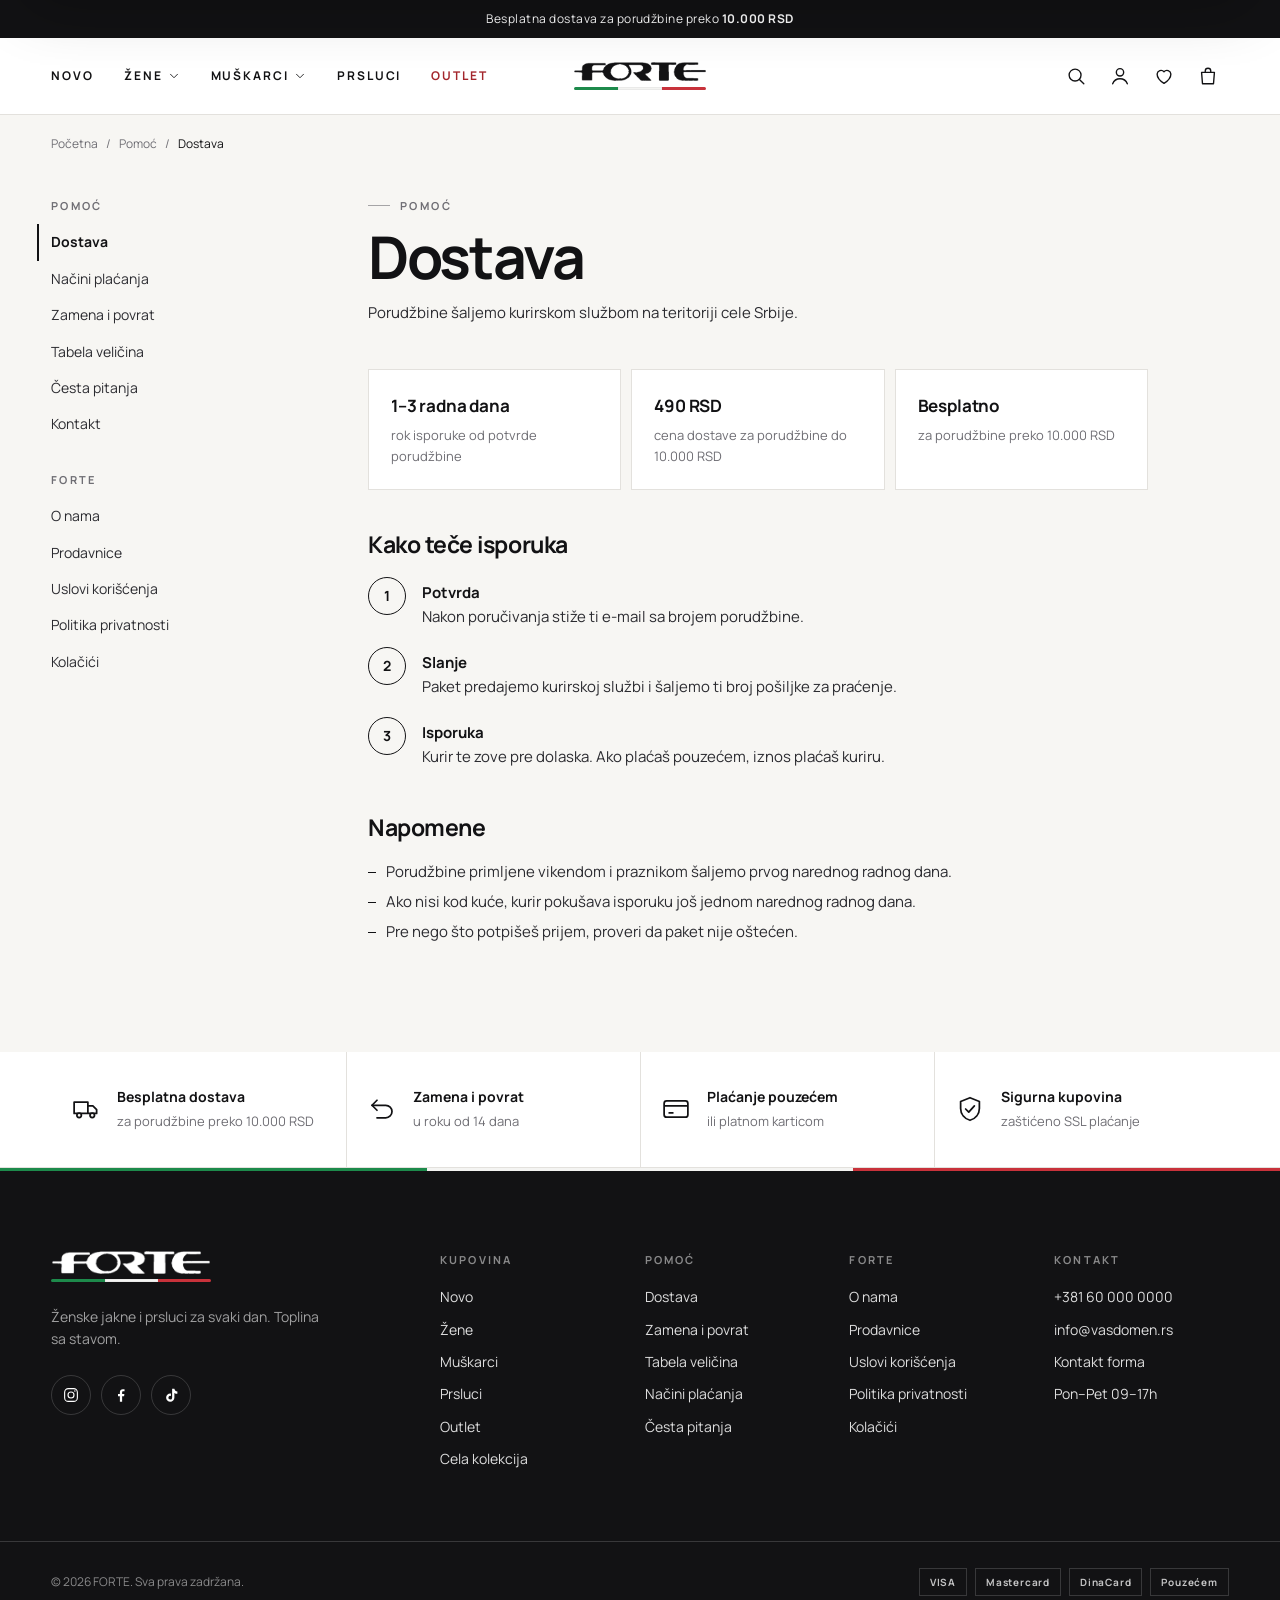
==== info.html @ bdabcfee "Kategorije, filteri, pretraga, lista želja, poručivanje i info stranice - kategorija.html: filteri (" ====
<!doctype html>
<html lang="sr-Latn">
<head>
  <meta charset="utf-8">
  <meta name="viewport" content="width=device-width, initial-scale=1">
  <title>Informacije | FORTE</title>
  <meta name="description" content="FORTE — ženske jakne i prsluci. Nova kolekcija Jesen/Zima 2026. Besplatna dostava, zamena i povrat u roku od 14 dana.">
  <meta name="theme-color" content="#121214">
  <meta name="robots" content="noindex, nofollow">
  <link rel="icon" type="image/png" href="assets/img/brand/favicon.png">
  <link rel="apple-touch-icon" href="assets/img/brand/apple-touch-icon.png">
  <link rel="preconnect" href="https://fonts.googleapis.com">
  <link rel="preconnect" href="https://fonts.gstatic.com" crossorigin>
  <link href="https://fonts.googleapis.com/css2?family=Manrope:wght@300;400;500;600;700;800&display=swap" rel="stylesheet">
  <link rel="stylesheet" href="assets/css/style.css">
  <link rel="stylesheet" href="assets/css/pages.css">
</head>
<body class="page-info">

<!-- ====== IKONICE (SVG sprite) ====== -->
<svg width="0" height="0" style="position:absolute" aria-hidden="true">
  <symbol id="i-search" viewBox="0 0 24 24"><circle cx="11" cy="11" r="6.5" fill="none" stroke="currentColor" stroke-width="1.5"/><path d="M16 16l4.5 4.5" stroke="currentColor" stroke-width="1.5" stroke-linecap="round"/></symbol>
  <symbol id="i-user" viewBox="0 0 24 24"><circle cx="12" cy="8" r="4" fill="none" stroke="currentColor" stroke-width="1.5"/><path d="M4 20.5c1.4-3.6 4.4-5.5 8-5.5s6.6 1.9 8 5.5" fill="none" stroke="currentColor" stroke-width="1.5" stroke-linecap="round"/></symbol>
  <symbol id="i-heart" viewBox="0 0 24 24"><path d="M12 20s-7.5-4.6-7.5-10.2A4.3 4.3 0 0 1 12 7.3a4.3 4.3 0 0 1 7.5 2.5C19.5 15.4 12 20 12 20z" fill="none" stroke="currentColor" stroke-width="1.5" stroke-linejoin="round"/></symbol>
  <symbol id="i-bag" viewBox="0 0 24 24"><path d="M5 8h14l-1 12.5H6L5 8z" fill="none" stroke="currentColor" stroke-width="1.5" stroke-linejoin="round"/><path d="M9 8V6.5a3 3 0 0 1 6 0V8" fill="none" stroke="currentColor" stroke-width="1.5"/></symbol>
  <symbol id="i-menu" viewBox="0 0 24 24"><path d="M3.5 7h17M3.5 12h17M3.5 17h11" stroke="currentColor" stroke-width="1.5" stroke-linecap="round"/></symbol>
  <symbol id="i-close" viewBox="0 0 24 24"><path d="M6 6l12 12M18 6L6 18" stroke="currentColor" stroke-width="1.5" stroke-linecap="round"/></symbol>
  <symbol id="i-arrow" viewBox="0 0 24 24"><path d="M4 12h15M14 6.5l5.5 5.5-5.5 5.5" fill="none" stroke="currentColor" stroke-width="1.5" stroke-linecap="round" stroke-linejoin="round"/></symbol>
  <symbol id="i-chev" viewBox="0 0 24 24"><path d="M6 9l6 6 6-6" fill="none" stroke="currentColor" stroke-width="1.5" stroke-linecap="round" stroke-linejoin="round"/></symbol>
  <symbol id="i-plus" viewBox="0 0 24 24"><path d="M12 5v14M5 12h14" stroke="currentColor" stroke-width="1.5" stroke-linecap="round"/></symbol>
  <symbol id="i-minus" viewBox="0 0 24 24"><path d="M5 12h14" stroke="currentColor" stroke-width="1.5" stroke-linecap="round"/></symbol>
  <symbol id="i-truck" viewBox="0 0 24 24"><path d="M2.5 6.5h11v9h-11zM13.5 9.5h4l3 3v3h-7" fill="none" stroke="currentColor" stroke-width="1.4" stroke-linejoin="round"/><circle cx="6.5" cy="17" r="1.8" fill="var(--bg)" stroke="currentColor" stroke-width="1.4"/><circle cx="17" cy="17" r="1.8" fill="var(--bg)" stroke="currentColor" stroke-width="1.4"/></symbol>
  <symbol id="i-return" viewBox="0 0 24 24"><path d="M4 9h11a5 5 0 0 1 0 10H8" fill="none" stroke="currentColor" stroke-width="1.4" stroke-linecap="round"/><path d="M8 5L4 9l4 4" fill="none" stroke="currentColor" stroke-width="1.4" stroke-linecap="round" stroke-linejoin="round"/></symbol>
  <symbol id="i-card" viewBox="0 0 24 24"><rect x="2.5" y="5.5" width="19" height="13" rx="2" fill="none" stroke="currentColor" stroke-width="1.4"/><path d="M2.5 9.5h19M6 15h4" stroke="currentColor" stroke-width="1.4"/></symbol>
  <symbol id="i-shield" viewBox="0 0 24 24"><path d="M12 3l7.5 3v5.5c0 4.6-3.2 8.2-7.5 9.5-4.3-1.3-7.5-4.9-7.5-9.5V6L12 3z" fill="none" stroke="currentColor" stroke-width="1.4" stroke-linejoin="round"/><path d="M8.5 12l2.5 2.5 4.5-5" fill="none" stroke="currentColor" stroke-width="1.4" stroke-linecap="round" stroke-linejoin="round"/></symbol>
  <symbol id="i-play" viewBox="0 0 24 24"><path d="M8 5.5v13l10.5-6.5L8 5.5z" fill="currentColor"/></symbol>
  <symbol id="i-pause" viewBox="0 0 24 24"><path d="M7.5 5.5h3v13h-3zM13.5 5.5h3v13h-3z" fill="currentColor"/></symbol>
  <symbol id="i-ig" viewBox="0 0 24 24"><rect x="3.5" y="3.5" width="17" height="17" rx="5" fill="none" stroke="currentColor" stroke-width="1.5"/><circle cx="12" cy="12" r="4" fill="none" stroke="currentColor" stroke-width="1.5"/><circle cx="17.2" cy="6.8" r="1" fill="currentColor"/></symbol>
  <symbol id="i-fb" viewBox="0 0 24 24"><path d="M13.5 21v-7.5h2.6l.4-3h-3V8.6c0-.9.3-1.5 1.6-1.5h1.6V4.4c-.3 0-1.2-.1-2.3-.1-2.3 0-3.9 1.4-3.9 4v2.2H8v3h2.5V21h3z" fill="currentColor"/></symbol>
  <symbol id="i-tt" viewBox="0 0 24 24"><path d="M16.5 3.5c.4 2.2 1.8 3.6 4 3.9v3c-1.5 0-2.8-.4-4-1.2v6.3a5.5 5.5 0 1 1-5.5-5.5c.3 0 .6 0 .9.1v3.1a2.5 2.5 0 1 0 1.6 2.3V3.5h3z" fill="currentColor"/></symbol>
  <symbol id="i-ruler" viewBox="0 0 24 24"><path d="M3 15.5L15.5 3 21 8.5 8.5 21 3 15.5z" fill="none" stroke="currentColor" stroke-width="1.4" stroke-linejoin="round"/><path d="M7 11.5l2 2M10 8.5l1.5 1.5M13 5.5l2 2" stroke="currentColor" stroke-width="1.4" stroke-linecap="round"/></symbol>
  <symbol id="i-filter" viewBox="0 0 24 24"><path d="M4 7h10M18 7h2M4 17h4M12 17h8" stroke="currentColor" stroke-width="1.5" stroke-linecap="round"/><circle cx="16" cy="7" r="2" fill="none" stroke="currentColor" stroke-width="1.5"/><circle cx="10" cy="17" r="2" fill="none" stroke="currentColor" stroke-width="1.5"/></symbol>
  <symbol id="i-grid1" viewBox="0 0 24 24"><rect x="6" y="3.5" width="12" height="17" fill="none" stroke="currentColor" stroke-width="1.5"/></symbol>
  <symbol id="i-grid2" viewBox="0 0 24 24"><rect x="3.5" y="3.5" width="7" height="17" fill="none" stroke="currentColor" stroke-width="1.5"/><rect x="13.5" y="3.5" width="7" height="17" fill="none" stroke="currentColor" stroke-width="1.5"/></symbol>
  <symbol id="i-grid3" viewBox="0 0 24 24"><rect x="2.5" y="4.5" width="5" height="15" fill="none" stroke="currentColor" stroke-width="1.4"/><rect x="9.5" y="4.5" width="5" height="15" fill="none" stroke="currentColor" stroke-width="1.4"/><rect x="16.5" y="4.5" width="5" height="15" fill="none" stroke="currentColor" stroke-width="1.4"/></symbol>
  <symbol id="i-check" viewBox="0 0 24 24"><path d="M5 12.5l4.5 4.5L19 7.5" fill="none" stroke="currentColor" stroke-width="1.8" stroke-linecap="round" stroke-linejoin="round"/></symbol>
  <symbol id="i-lock" viewBox="0 0 24 24"><rect x="5" y="10.5" width="14" height="10" rx="1.5" fill="none" stroke="currentColor" stroke-width="1.5"/><path d="M8 10.5V8a4 4 0 018 0v2.5" fill="none" stroke="currentColor" stroke-width="1.5"/></symbol>
</svg>

<!-- ====== TOP BAR ====== -->
<div class="topbar" role="region" aria-label="Obaveštenja">
  <div class="topbar__track" data-ticker>
    <p class="is-active">Besplatna dostava za porudžbine preko <strong>10.000 RSD</strong></p>
    <p>Zamena i povrat u roku od <strong>14 dana</strong></p>
    <p>Nova kolekcija <strong>Jesen / Zima 2026</strong> je stigla</p>
  </div>
</div>

<!-- ====== HEADER ====== -->
<header class="site-header" data-header>
  <div class="site-header__inner container">
    <button class="icon-btn only-mobile" aria-label="Otvori meni" data-open="menu"><svg><use href="#i-menu"/></svg></button>

    <nav class="main-nav only-desktop" aria-label="Glavna navigacija">
      <ul>
        <li><a href="kategorija.html?kat=novo">Novo</a></li>
        <li class="has-mega">
          <a href="kategorija.html?kat=zene" aria-haspopup="true">Žene <svg class="chev"><use href="#i-chev"/></svg></a>
          <div class="mega" data-mega="zene"></div>
        </li>
        <li class="has-mega">
          <a href="kategorija.html?kat=muskarci" aria-haspopup="true">Muškarci <svg class="chev"><use href="#i-chev"/></svg></a>
          <div class="mega" data-mega="muskarci"></div>
        </li>
        <li><a href="kategorija.html?kat=prsluci">Prsluci</a></li>
        <li><a href="kategorija.html?kat=outlet" class="is-sale">Outlet</a></li>
      </ul>
    </nav>

    <a href="index.html" class="logo" aria-label="FORTE — početna">
      <span class="logo__mark" aria-hidden="true"></span>
      <span class="logo__flag" aria-hidden="true"><i></i><i></i><i></i></span>
    </a>

    <div class="header-actions">
      <button class="icon-btn" aria-label="Pretraga" data-open="search"><svg><use href="#i-search"/></svg></button>
      <a class="icon-btn only-desktop" href="#" aria-label="Moj nalog"><svg><use href="#i-user"/></svg></a>
      <a class="icon-btn only-desktop" href="kategorija.html?lista=omiljeno" aria-label="Lista želja"><svg><use href="#i-heart"/></svg><span class="badge" data-wish-count hidden>0</span></a>
      <button class="icon-btn" aria-label="Korpa" data-open="cart"><svg><use href="#i-bag"/></svg><span class="badge" data-cart-count hidden>0</span></button>
    </div>
  </div>
</header>

<!-- GENERISANO: tools/build-pages.py — ne menjati ručno okvir stranice -->
<main class="info">
  <div class="container">
    <nav class="crumbs" aria-label="Putanja" data-crumbs></nav>
    <div class="info__grid">
      <aside class="info__nav" aria-label="Pomoć i informacije" data-info-nav></aside>
      <article class="info__body" data-info-body></article>
    </div>
  </div>

  <section class="perks" aria-label="Prednosti kupovine">
    <div class="container perks__grid">
      <div class="perk"><svg><use href="#i-truck"/></svg><div><strong>Besplatna dostava</strong><span>za porudžbine preko 10.000 RSD</span></div></div>
      <div class="perk"><svg><use href="#i-return"/></svg><div><strong>Zamena i povrat</strong><span>u roku od 14 dana</span></div></div>
      <div class="perk"><svg><use href="#i-card"/></svg><div><strong>Plaćanje pouzećem</strong><span>ili platnom karticom</span></div></div>
      <div class="perk"><svg><use href="#i-shield"/></svg><div><strong>Sigurna kupovina</strong><span>zaštićeno SSL plaćanje</span></div></div>
    </div>
  </section>
</main>


<!-- ====== FOOTER ====== -->
<footer class="footer">
  <div class="footer__flag" aria-hidden="true"><i></i><i></i><i></i></div>
  <div class="container footer__top">
    <div class="footer__brand">
      <a href="index.html" class="logo logo--light" aria-label="FORTE — početna"><span class="logo__mark" aria-hidden="true"></span><span class="logo__flag" aria-hidden="true"><i></i><i></i><i></i></span></a>
      <p>Ženske jakne i prsluci za svaki dan. Toplina sa stavom.</p>
      <div class="footer__social">
        <a href="#" aria-label="Instagram"><svg><use href="#i-ig"/></svg></a>
        <a href="#" aria-label="Facebook"><svg><use href="#i-fb"/></svg></a>
        <a href="#" aria-label="TikTok"><svg><use href="#i-tt"/></svg></a>
      </div>
    </div>
    <div class="footer__cols">
      <details class="footer__col" open>
        <summary>Kupovina <svg><use href="#i-chev"/></svg></summary>
        <ul><li><a href="kategorija.html?kat=novo">Novo</a></li><li><a href="kategorija.html?kat=zene">Žene</a></li><li><a href="kategorija.html?kat=muskarci">Muškarci</a></li><li><a href="kategorija.html?kat=prsluci">Prsluci</a></li><li><a href="kategorija.html?kat=outlet">Outlet</a></li><li><a href="kategorija.html?kat=sve">Cela kolekcija</a></li></ul>
      </details>
      <details class="footer__col" open>
        <summary>Pomoć <svg><use href="#i-chev"/></svg></summary>
        <ul><li><a href="info.html?strana=dostava">Dostava</a></li><li><a href="info.html?strana=povrat">Zamena i povrat</a></li><li><a href="info.html?strana=velicine">Tabela veličina</a></li><li><a href="info.html?strana=placanje">Načini plaćanja</a></li><li><a href="info.html?strana=pitanja">Česta pitanja</a></li></ul>
      </details>
      <details class="footer__col" open>
        <summary>Forte <svg><use href="#i-chev"/></svg></summary>
        <ul><li><a href="info.html?strana=o-nama">O nama</a></li><li><a href="info.html?strana=prodavnice">Prodavnice</a></li><li><a href="info.html?strana=uslovi">Uslovi korišćenja</a></li><li><a href="info.html?strana=privatnost">Politika privatnosti</a></li><li><a href="info.html?strana=kolacici">Kolačići</a></li></ul>
      </details>
      <details class="footer__col" open>
        <summary>Kontakt <svg><use href="#i-chev"/></svg></summary>
        <ul><li><a href="tel:+381600000000">+381 60 000 0000</a></li><li><a href="mailto:info@vasdomen.rs">info@vasdomen.rs</a></li><li><a href="info.html?strana=kontakt">Kontakt forma</a></li><li><span>Pon–Pet 09–17h</span></li></ul>
      </details>
    </div>
  </div>
  <div class="container footer__bottom">
    <p>© 2026 FORTE. Sva prava zadržana.</p>
    <div class="pay">
      <span>VISA</span><span>Mastercard</span><span>DinaCard</span><span>Pouzećem</span>
    </div>
  </div>
</footer>

<!-- ====== OVERLAY + DRAWERS ====== -->
<div class="scrim" data-scrim></div>

<!-- Mobilni meni -->
<aside class="drawer drawer--left" id="menu" aria-label="Meni" aria-hidden="true">
  <div class="drawer__head">
    <a href="index.html" class="logo" aria-label="FORTE — početna"><span class="logo__mark" aria-hidden="true"></span><span class="logo__flag" aria-hidden="true"><i></i><i></i><i></i></span></a>
    <button class="icon-btn" aria-label="Zatvori" data-close><svg><use href="#i-close"/></svg></button>
  </div>
  <nav class="m-nav" data-m-nav aria-label="Meni"></nav>
  <a href="index.html#model-sezone" class="m-feature" data-close>
    <img src="assets/img/jgrey-3-sm.jpg" alt="">
    <span><small>Model sezone</small>Kratka štepana jakna</span>
  </a>
  <div class="m-links">
    <a href="#"><svg><use href="#i-user"/></svg>Moj nalog</a>
    <a href="kategorija.html?lista=omiljeno"><svg><use href="#i-heart"/></svg>Lista želja</a>
    <a href="info.html?strana=dostava"><svg><use href="#i-truck"/></svg>Dostava i praćenje</a>
  </div>
</aside>

<!-- Korpa -->
<aside class="drawer drawer--right" id="cart" aria-label="Korpa" aria-hidden="true">
  <div class="drawer__head">
    <h3>Korpa <span data-cart-count-text>(0)</span></h3>
    <button class="icon-btn" aria-label="Zatvori" data-close><svg><use href="#i-close"/></svg></button>
  </div>
  <div class="ship-meter">
    <p data-ship-text>Dodaj još <strong>10.000 RSD</strong> za besplatnu dostavu</p>
    <div class="ship-meter__bar"><span data-ship-bar></span></div>
  </div>
  <div class="cart-items" data-cart-items></div>
  <div class="cart-foot" data-cart-foot>
    <div class="cart-foot__row"><span>Međuzbir</span><strong data-cart-subtotal>0 RSD</strong></div>
    <p class="cart-foot__note">Dostava i popusti se obračunavaju na sledećem koraku.</p>
    <a href="porucivanje.html" class="btn btn--dark btn--block">Završi kupovinu</a>
    <button class="btn btn--ghost btn--block" data-close>Nastavi kupovinu</button>
  </div>
</aside>

<!-- Pretraga -->
<div class="search" id="search" aria-hidden="true" role="dialog" aria-label="Pretraga">
  <div class="container">
    <form class="search__bar" action="kategorija.html" role="search" data-search-form>
      <svg><use href="#i-search"/></svg>
      <input type="search" placeholder="Šta tražiš? npr. dugi prsluk, crna jakna…" aria-label="Pretraga" name="q" autocomplete="off" data-search-input>
      <button class="icon-btn" aria-label="Zatvori pretragu" data-close><svg><use href="#i-close"/></svg></button>
    </form>
    <div class="search__body">
      <div>
        <h4>Popularne pretrage</h4>
        <div class="chips">
          <a href="kategorija.html?q=Dugi+prsluk">Dugi prsluk</a><a href="kategorija.html?q=Crna+jakna">Crna jakna</a><a href="kategorija.html?q=Roze+prsluk">Roze prsluk</a><a href="kategorija.html?q=Muška+jakna">Muška jakna</a><a href="kategorija.html?kat=outlet">Outlet</a>
        </div>
      </div>
      <div>
        <h4 class="search__head"><span>Predlozi</span><a href="kategorija.html?kat=novo" data-search-all>Prikaži sve</a></h4>
        <div class="search__products" data-search-products></div>
      </div>
    </div>
  </div>
</div>

<div class="toast" role="status" aria-live="polite" data-toast></div>

<script src="assets/js/products.js"></script>
<script src="assets/js/main.js"></script>
<script src="assets/js/info.js"></script>
</body>
</html>
---- assets/css/style.css ----
/* =========================================================
   FORTE — početna stranica (dizajn prototip)
   ========================================================= */

:root{
  --logo-mask:url("[data-uri]");
  --ink:#121214;
  --ink-2:#2b2b30;
  --muted:#6f6e74;
  --line:#e3e1dd;
  --line-dark:rgba(255,255,255,.16);
  --bg:#f7f6f3;
  --paper:#ffffff;
  --stone:#eceae6;
  --photo:#c9c6d0;            /* ton pozadine sa fotografija */
  --sale:#a3262c;
  --ok:#1f7a4a;
  --it-green:#1d8a4b;
  --it-white:#f4f4f2;
  --it-red:#c8323b;

  --sans:"Manrope", system-ui, -apple-system, "Segoe UI", sans-serif;

  --gutter:clamp(16px, 4vw, 56px);
  --maxw:1640px;
  --header-h:76px;
  --topbar-h:38px;
  --radius:2px;
  --ease:cubic-bezier(.2,.7,.1,1);
  --ease-out:cubic-bezier(.16,1,.3,1);
}

*,*::before,*::after{box-sizing:border-box}
html{-webkit-text-size-adjust:100%;scroll-behavior:smooth;scroll-padding-top:calc(var(--header-h) + 12px)}
body{margin:0;background:var(--bg);color:var(--ink);font-family:var(--sans);font-size:15px;line-height:1.6;-webkit-font-smoothing:antialiased;text-rendering:optimizeLegibility;overflow-x:hidden}
body.is-locked{overflow:hidden}
img,video{display:block;max-width:100%}
a{color:inherit;text-decoration:none}
button{font:inherit;color:inherit;background:none;border:0;padding:0;cursor:pointer}
input{font:inherit;color:inherit}
h1,h2,h3,h4,p{margin:0}
ul{margin:0;padding:0;list-style:none}
svg{width:20px;height:20px;flex:none}
:focus-visible{outline:2px solid var(--ink);outline-offset:3px}
::selection{background:var(--ink);color:#fff}
.sr-only{position:absolute;width:1px;height:1px;overflow:hidden;clip:rect(0 0 0 0);white-space:nowrap}

.container{width:100%;max-width:var(--maxw);margin:0 auto;padding:0 var(--gutter)}
.only-mobile{display:none !important}
@media (max-width: 1023px){
  .only-desktop{display:none !important}
  .only-mobile{display:inline-flex !important}
}

/* ---------- tipografija ---------- */
.eyebrow{font-size:11px;font-weight:700;letter-spacing:.22em;text-transform:uppercase;color:var(--muted);margin-bottom:14px;display:flex;align-items:center;gap:10px}
.eyebrow::before{content:"";width:22px;height:1px;background:currentColor;opacity:.6}
.eyebrow--light{color:rgba(255,255,255,.82)}
.h2{font-family:var(--sans);font-weight:700;font-size:clamp(2rem, 4vw, 3.6rem);line-height:1.02;letter-spacing:-.035em}
.h2 em,.hero__title em,.pdp__title em{font-style:normal;font-weight:300}
.tag{position:absolute;top:16px;left:16px;z-index:2;background:#fff;color:var(--ink);font-size:10px;font-weight:800;letter-spacing:.18em;text-transform:uppercase;padding:6px 10px}
.tag--sale{background:var(--sale);color:#fff}
.tag--dark{background:var(--ink);color:#fff}
.h2--light{color:#fff}
.section-lead{color:var(--muted);max-width:52ch;margin-top:18px;font-size:16px}

/* ---------- dugmad i linkovi ---------- */
.btn{display:inline-flex;align-items:center;justify-content:center;gap:10px;height:54px;padding:0 34px;font-size:12px;font-weight:700;letter-spacing:.16em;text-transform:uppercase;border:1px solid transparent;border-radius:var(--radius);transition:background .3s var(--ease),color .3s var(--ease),border-color .3s var(--ease),transform .3s var(--ease);white-space:nowrap}
.btn svg{width:18px;height:18px}
.btn--dark{background:var(--ink);color:#fff}
.btn--dark:hover{background:#000}
.btn--light{background:#fff;color:var(--ink)}
.btn--light:hover{background:var(--ink);color:#fff;border-color:#fff}
.btn--ghost{border-color:var(--line);background:transparent}
.btn--ghost:hover{border-color:var(--ink)}
.btn--block{width:100%}

.link-arrow{display:inline-flex;align-items:center;gap:10px;font-size:12px;font-weight:700;letter-spacing:.16em;text-transform:uppercase;padding:6px 0;position:relative;white-space:nowrap}
.link-arrow::after{content:"";position:absolute;left:0;right:0;bottom:0;height:1px;background:currentColor;transform-origin:left;transition:transform .5s var(--ease)}
.link-arrow:hover::after{transform:scaleX(.35)}
.link-arrow svg{width:18px;height:18px;transition:transform .4s var(--ease)}
.link-arrow:hover svg{transform:translateX(4px)}
.link-arrow--light{color:#fff}
.link-arrow .ig{width:18px;height:18px}

.icon-btn{position:relative;display:inline-flex;align-items:center;justify-content:center;width:42px;height:42px;border-radius:50%;transition:background .25s}
.icon-btn:hover{background:rgba(127,127,127,.12)}
.icon-btn svg{width:22px;height:22px}
.badge{position:absolute;top:4px;right:2px;min-width:17px;height:17px;padding:0 4px;border-radius:9px;background:var(--ink);color:#fff;font-size:10px;font-weight:700;line-height:17px;text-align:center}

.round-btn{width:46px;height:46px;border-radius:50%;background:rgba(255,255,255,.92);display:inline-flex;align-items:center;justify-content:center;transition:background .25s,color .25s,transform .25s;backdrop-filter:blur(6px)}
.round-btn:hover{background:var(--ink);color:#fff}
.round-btn--line{background:transparent;border:1px solid var(--line)}
.round-btn--line:hover{border-color:var(--ink)}
.round-btn:disabled{opacity:.35;pointer-events:none}
.square-btn{width:54px;height:54px;flex:none;border:1px solid var(--line);display:inline-flex;align-items:center;justify-content:center;border-radius:var(--radius);transition:border-color .25s}
.square-btn:hover{border-color:var(--ink)}
.square-btn.is-on svg,.wish.is-on svg{fill:var(--ink)}
.square-btn.is-on path,.wish.is-on path{fill:var(--sale);stroke:var(--sale)}

/* ---------- logo ---------- */
.logo{display:inline-flex;flex-direction:column;align-items:center;gap:5px;line-height:1}
.logo__mark{display:block;width:132px;aspect-ratio:749/109;background:currentColor;-webkit-mask:var(--logo-mask) center/contain no-repeat;mask:var(--logo-mask) center/contain no-repeat}
.logo__flag{display:flex;width:100%;height:3px;gap:0;border-radius:2px;overflow:hidden}
.logo__flag i{flex:1}
.logo__flag i:nth-child(1){background:var(--it-green)}
.logo__flag i:nth-child(2){background:var(--it-white);box-shadow:inset 0 0 0 .5px rgba(0,0,0,.08)}
.logo__flag i:nth-child(3){background:var(--it-red)}
.logo--light{color:#fff}

/* =========================================================
   TOP BAR
   ========================================================= */
.topbar{height:var(--topbar-h);background:var(--ink);color:#fff;font-size:12px;letter-spacing:.04em;overflow:hidden;position:relative;z-index:61}
.topbar__track{position:relative;height:100%}
.topbar__track p{position:absolute;inset:0;display:block;line-height:var(--topbar-h);padding:0 16px;text-align:center;overflow:hidden;text-overflow:ellipsis;opacity:0;transform:translateY(100%);transition:opacity .6s var(--ease),transform .6s var(--ease);white-space:nowrap}
.topbar__track p.is-active{opacity:1;transform:none}
.topbar__track p.is-leaving{opacity:0;transform:translateY(-100%)}
.topbar strong{font-weight:700}

/* =========================================================
   HEADER
   ========================================================= */
.site-header{position:sticky;top:0;z-index:60;height:var(--header-h);color:#fff;transition:background .4s var(--ease),color .4s var(--ease),box-shadow .4s var(--ease)}
.site-header::before{content:"";position:absolute;inset:0;background:linear-gradient(to bottom,rgba(0,0,0,.35),transparent);pointer-events:none;transition:opacity .4s}
.site-header.is-solid,.site-header.is-open{background:rgba(255,255,255,.96);color:var(--ink);box-shadow:0 1px 0 var(--line);backdrop-filter:saturate(1.4) blur(14px)}
.site-header.is-solid::before,.site-header.is-open::before{opacity:0}
.site-header.is-hidden{transform:translateY(-100%)}
.site-header{transition:transform .45s var(--ease),background .4s var(--ease),color .4s var(--ease),box-shadow .4s}
.site-header__inner{position:relative;height:100%;display:grid;grid-template-columns:1fr auto 1fr;align-items:center}
.site-header .logo{grid-column:2}
.header-actions{grid-column:3;justify-self:end;display:flex;align-items:center;gap:2px}
.main-nav{grid-column:1;height:100%}
.main-nav>ul{display:flex;height:100%;gap:30px}
.main-nav>ul>li{display:flex;align-items:center}
.main-nav>ul>li>a{position:relative;display:flex;align-items:center;gap:4px;height:100%;font-size:12px;font-weight:700;letter-spacing:.16em;text-transform:uppercase}
.main-nav>ul>li>a::after{content:"";position:absolute;left:0;right:0;bottom:22px;height:1px;background:currentColor;transform:scaleX(0);transform-origin:left;transition:transform .4s var(--ease)}
.main-nav>ul>li:hover>a::after,.main-nav>ul>li:focus-within>a::after{transform:scaleX(1)}
.main-nav .chev{width:14px;height:14px;transition:transform .3s}
.has-mega:hover .chev{transform:rotate(180deg)}
.is-sale{color:var(--sale) !important}
.site-header:not(.is-solid):not(.is-open) .main-nav .is-sale{color:#ffb4b4 !important}

/* mega meni */
.mega{position:absolute;left:0;right:0;top:100%;background:#fff;color:var(--ink);border-top:1px solid var(--line);box-shadow:0 30px 60px -30px rgba(0,0,0,.25);opacity:0;visibility:hidden;transform:translateY(-8px);transition:opacity .35s var(--ease),transform .35s var(--ease),visibility .35s}
.has-mega:hover .mega,.has-mega:focus-within .mega{opacity:1;visibility:visible;transform:none}
.mega__inner{display:grid;grid-template-columns:1fr 1fr 1fr 1.3fr;gap:40px;padding-top:40px;padding-bottom:44px}
.mega h4{font-size:11px;letter-spacing:.2em;text-transform:uppercase;color:var(--muted);font-weight:700;margin-bottom:18px}
.mega__col{display:flex;flex-direction:column;gap:10px}
.mega__col a{font-size:15px;width:max-content;position:relative}
.mega__col a:hover{text-decoration:underline;text-underline-offset:5px}
.mega__col a small,.m-nav small{color:var(--muted);font-size:12px;margin-left:4px;font-family:var(--sans)}
.mega__swatch{display:flex;align-items:center;gap:10px}
.mega__swatch i{width:14px;height:14px;border-radius:50%;background:var(--c);box-shadow:inset 0 0 0 1px rgba(0,0,0,.12)}
.mega__feature{position:relative;display:block;aspect-ratio:4/3;overflow:hidden;background:var(--photo)}
.mega__feature img{width:100%;height:100%;object-fit:cover;object-position:center 20%;transition:transform 1.2s var(--ease-out)}
.mega__feature:hover img{transform:scale(1.05)}
.mega__feature span{position:absolute;left:0;right:0;bottom:0;padding:18px 20px;color:#fff;background:linear-gradient(transparent,rgba(0,0,0,.55));display:flex;flex-direction:column;font-family:var(--sans);font-size:18px;font-weight:700;letter-spacing:-.01em;line-height:1.2}
.mega__feature small{font-family:var(--sans);font-size:10px;letter-spacing:.2em;text-transform:uppercase;font-weight:700;opacity:.85;margin-bottom:6px}
.mega__feature span svg{position:absolute;right:20px;bottom:20px}

/* =========================================================
   HERO
   ========================================================= */
.hero{position:relative;margin-top:calc(-1 * var(--header-h));height:100svh;min-height:640px;max-height:1080px;color:#fff;overflow:hidden;background:#1a1a1d}
.hero__media{position:absolute;inset:0;display:grid;grid-template-columns:repeat(3,1fr);gap:0}
.hero__media figure{margin:0;overflow:hidden;position:relative;background:var(--photo)}
.hero__media img{width:100%;height:100%;object-fit:cover;object-position:center 18%;transform:scale(1.12);clip-path:inset(100% 0 0 0);animation:heroIn 1.6s var(--ease-out) forwards}
.hero__media figure:nth-child(2) img{animation-delay:.15s}
.hero__media figure:nth-child(3) img{animation-delay:.3s}
@keyframes heroIn{to{clip-path:inset(0 0 0 0);transform:scale(1)}}
.hero::after{content:"";position:absolute;inset:0;background:linear-gradient(to top,rgba(12,12,14,.78) 0%,rgba(12,12,14,.25) 42%,rgba(12,12,14,0) 62%),linear-gradient(to bottom,rgba(12,12,14,.25),transparent 20%);pointer-events:none}
.hero__content{position:absolute;left:0;right:0;bottom:0;z-index:2;display:flex;justify-content:space-between;align-items:flex-end;gap:40px;padding-bottom:clamp(36px,7vh,80px)}
.hero__text{max-width:760px;opacity:0;transform:translateY(24px);animation:fadeUp 1.2s var(--ease-out) .7s forwards}
@keyframes fadeUp{to{opacity:1;transform:none}}
.hero__title{font-family:var(--sans);font-weight:800;font-size:clamp(3.2rem,8.2vw,8.4rem);line-height:.92;letter-spacing:-.045em;margin-bottom:22px}
.hero__lead{font-size:clamp(15px,1.25vw,18px);max-width:44ch;color:rgba(255,255,255,.88);margin-bottom:30px}
.hero__ctas{display:flex;align-items:center;gap:28px;flex-wrap:wrap}
.hero__chip{display:flex;align-items:center;gap:14px;padding:10px 18px 10px 10px;background:rgba(255,255,255,.12);border:1px solid rgba(255,255,255,.22);backdrop-filter:blur(14px);-webkit-backdrop-filter:blur(14px);border-radius:60px;opacity:0;animation:fadeUp 1s var(--ease-out) 1.1s forwards;transition:background .3s}
.hero__chip:hover{background:rgba(255,255,255,.22)}
.hero__chip img{width:52px;height:52px;border-radius:50%;object-fit:cover;object-position:center 15%}
.hero__chip span{display:flex;flex-direction:column;font-weight:600;font-size:14px;line-height:1.3}
.hero__chip small{font-size:10px;letter-spacing:.18em;text-transform:uppercase;opacity:.75;font-weight:700}
.hero__scroll{position:absolute;left:50%;bottom:22px;z-index:2;width:1px;height:46px;background:rgba(255,255,255,.25);overflow:hidden}
.hero__scroll span{position:absolute;left:0;top:0;width:100%;height:40%;background:#fff;animation:scrollLine 2.2s var(--ease) infinite}
@keyframes scrollLine{0%{transform:translateY(-100%)}100%{transform:translateY(260%)}}

/* =========================================================
   MARQUEE
   ========================================================= */
.marquee{background:var(--paper);border-bottom:1px solid var(--line);overflow:hidden;padding:18px 0;white-space:nowrap}
.marquee__track{display:inline-flex;align-items:center;gap:34px;animation:marquee 38s linear infinite;padding-left:34px}
.marquee span{font-family:var(--sans);font-size:clamp(12px,1vw,14px);font-weight:700;letter-spacing:.18em;text-transform:uppercase}
.marquee b{font-size:12px;color:var(--muted);font-weight:400}
@keyframes marquee{to{transform:translateX(-50%)}}

/* =========================================================
   SEKCIJE — zajedničko
   ========================================================= */
.section{padding:clamp(72px,10vw,140px) 0}
.section-head{display:flex;justify-content:space-between;align-items:flex-end;gap:24px;margin-bottom:clamp(32px,4vw,56px);flex-wrap:wrap}
.section-head--center{flex-direction:column;align-items:center;text-align:center}
.section-head--center .eyebrow::after{content:"";width:22px;height:1px;background:currentColor;opacity:.6}
.section-head--center .section-lead{margin-left:auto;margin-right:auto}

[data-reveal]{opacity:0;transform:translateY(34px);transition:opacity 1s var(--ease-out),transform 1.1s var(--ease-out)}
[data-reveal].is-in{opacity:1;transform:none}

/* =========================================================
   KUPUJ PO KROJU
   ========================================================= */
.cuts__grid{display:grid;grid-template-columns:repeat(3,1fr);gap:clamp(12px,1.6vw,24px)}
.cut{display:block;position:relative}
.cut:nth-child(2){transition-delay:.1s}
.cut:nth-child(3){transition-delay:.2s}
.cut__media{position:relative;aspect-ratio:4/5;overflow:hidden;background:var(--photo)}
.cut__media img{position:absolute;inset:0;width:100%;height:100%;object-fit:cover;object-position:center 22%;transition:transform 1.4s var(--ease-out),opacity .8s var(--ease)}
.cut__alt{opacity:0}
.cut:hover .cut__media img{transform:scale(1.04)}
.cut:hover .cut__alt{opacity:1}
.cut__body{display:flex;justify-content:space-between;align-items:flex-end;gap:16px;padding-top:20px}
.cut__body small{font-size:11px;letter-spacing:.2em;text-transform:uppercase;font-weight:700;color:var(--muted)}
.cut__body h3{font-family:var(--sans);font-weight:700;font-size:clamp(20px,1.8vw,28px);line-height:1.1;letter-spacing:-.025em;margin:6px 0 12px}
.cut__cta{display:inline-flex;align-items:center;gap:10px;height:46px;padding:0 22px;border:1px solid var(--ink);font-size:12px;font-weight:700;letter-spacing:.16em;text-transform:uppercase;transition:background .3s,color .3s}
.cut:hover .cut__cta{background:var(--ink);color:#fff}
.dots{display:flex;gap:6px}
.dots i{width:12px;height:12px;border-radius:50%;background:var(--c);box-shadow:inset 0 0 0 1px rgba(0,0,0,.14)}

/* =========================================================
   ISTAKNUTI MODEL (početna)
   ========================================================= */
.spotlight{background:var(--paper)}
.spotlight__grid{display:grid;grid-template-columns:minmax(0,1fr) minmax(0,1fr);gap:clamp(32px,6vw,100px);align-items:center}
.spotlight__media{position:relative;display:block;aspect-ratio:4/5;overflow:hidden;background:var(--photo)}
.spotlight__media img{width:100%;height:100%;object-fit:cover;object-position:center 25%;transition:transform 1.6s var(--ease-out)}
.spotlight__media:hover img{transform:scale(1.04)}
.spotlight__badge{position:absolute;left:18px;top:18px;background:#fff;font-size:10px;font-weight:800;letter-spacing:.18em;text-transform:uppercase;padding:7px 11px}
.spotlight__products{display:grid;grid-template-columns:repeat(4,1fr);gap:12px;margin:34px 0 30px}
.mini{display:block;min-width:0}
.mini__img{display:block;aspect-ratio:2/3;overflow:hidden;background:var(--photo)}
.mini__img img{width:100%;height:100%;object-fit:cover;object-position:center 20%;transition:transform 1s var(--ease-out)}
.mini:hover .mini__img img{transform:scale(1.06)}
.mini__name{display:flex;align-items:center;gap:7px;font-size:13px;font-weight:600;margin-top:10px;line-height:1.3}
.mini__name i{width:10px;height:10px;border-radius:50%;background:var(--c);box-shadow:inset 0 0 0 1px rgba(0,0,0,.15);flex:none}
.mini__price{display:block;font-size:13px;color:var(--muted)}

/* =========================================================
   STRANICA PROIZVODA
   ========================================================= */
.crumbs{display:flex;flex-wrap:wrap;gap:8px;font-size:12px;color:var(--muted);padding:20px 0 18px}
.crumbs a:hover{color:var(--ink);text-decoration:underline;text-underline-offset:3px}
.crumbs span:last-child{color:var(--ink)}
.pdp{display:grid;grid-template-columns:minmax(0,1.35fr) minmax(0,1fr);gap:clamp(28px,4.5vw,80px);align-items:start;padding-bottom:clamp(64px,8vw,110px)}
.pdp__gallery{position:relative}
.pdp__track{display:grid;grid-template-columns:1fr 1fr;gap:8px}
.pdp__track figure{margin:0;aspect-ratio:2/3;background:var(--photo);overflow:hidden;cursor:zoom-in}
.pdp__track img{width:100%;height:100%;object-fit:cover;transition:transform 1.2s var(--ease-out)}
.pdp__track figure:hover img{transform:scale(1.03)}
.pdp__track figure:only-child{grid-column:1/-1;max-width:640px}
.pdp__dots,.pdp__count{display:none}
.pdp__gallery .tag{top:14px;left:14px}

.pdp__info{position:sticky;top:calc(var(--header-h) + 24px)}
.pdp__title{font-family:var(--sans);font-weight:700;font-size:clamp(1.9rem,3vw,3rem);line-height:1.05;letter-spacing:-.035em}
.pdp__meta{display:flex;gap:14px;flex-wrap:wrap;font-size:12px;color:var(--muted);letter-spacing:.04em;margin-top:12px}
.pdp__price{font-size:22px;font-weight:700;margin:20px 0 22px;display:flex;align-items:baseline;gap:12px;flex-wrap:wrap}
.pdp__price s{font-weight:500;color:var(--muted);font-size:17px}
.pdp__price .is-sale-price{color:var(--sale)}
.pdp__price small{font-size:12px;font-weight:500;color:var(--muted)}
.pdp__price .pill{background:var(--sale);color:#fff;font-size:11px;font-weight:800;letter-spacing:.08em;padding:3px 8px}
.pdp__desc{color:var(--ink-2);max-width:54ch;margin-bottom:28px}

.opt{padding:22px 0;border-top:1px solid var(--line)}
.opt__head{display:flex;justify-content:space-between;align-items:center;gap:12px;margin-bottom:14px;font-size:13px}
.opt__head strong{font-weight:700}
.opt__hint{font-size:11px;color:var(--muted);letter-spacing:.04em}
.opt__link{display:inline-flex;align-items:center;gap:6px;font-size:12px;text-decoration:underline;text-underline-offset:4px;color:var(--ink-2)}
.opt__link svg{width:16px;height:16px}
.opt__error{color:var(--sale);font-size:12px;margin-top:10px;font-weight:600}

.swatches{display:flex;gap:10px;flex-wrap:wrap}
.swatch{position:relative;width:62px;aspect-ratio:2/3;background:var(--photo);overflow:hidden;opacity:.8;transition:opacity .25s}
.swatch img{width:100%;height:100%;object-fit:cover;object-position:center 25%}
.swatch:hover,.swatch.is-active{opacity:1}
.swatch.is-active::after{content:"";position:absolute;inset:0;box-shadow:inset 0 0 0 2px var(--ink)}

.sizes{display:grid;grid-template-columns:repeat(5,1fr);gap:8px}
.sizes button{position:relative;height:50px;border:1px solid var(--line);font-size:13px;font-weight:600;transition:border-color .2s,background .2s,color .2s;display:flex;flex-direction:column;align-items:center;justify-content:center;line-height:1.1}
.sizes button:hover{border-color:var(--ink)}
.sizes button[aria-checked="true"]{background:var(--ink);color:#fff;border-color:var(--ink)}
.sizes button span{font-size:9px;font-weight:700;color:var(--sale);letter-spacing:.04em;margin-top:2px}
.sizes button[aria-checked="true"] span{color:#ffb4b4}
.sizes button.is-out{color:#b9b7b3;background:linear-gradient(to top right,transparent calc(50% - .5px),var(--line) 50%,transparent calc(50% + .5px));pointer-events:none}
.sizes.is-error button:not(.is-out){border-color:var(--sale)}

.pdp__buy{display:flex;gap:10px;margin-top:6px}
.pdp__perks{display:grid;gap:10px;padding:24px 0;font-size:13px;color:var(--ink-2)}
.pdp__perks li{display:flex;align-items:center;gap:12px}
.pdp__perks svg{width:20px;height:20px;color:var(--ink)}

.accordion details{border-top:1px solid var(--line)}
.accordion details:last-child{border-bottom:1px solid var(--line)}
.accordion summary{list-style:none;display:flex;justify-content:space-between;align-items:center;padding:18px 0;font-size:12px;font-weight:700;letter-spacing:.14em;text-transform:uppercase;cursor:pointer}
.accordion summary::-webkit-details-marker{display:none}
.accordion summary svg{width:18px;height:18px;transition:transform .3s var(--ease)}
.accordion details[open] summary svg{transform:rotate(45deg)}
.accordion details>*:not(summary){padding-bottom:20px;color:var(--ink-2);font-size:14px}
.dash-list li{position:relative;padding-left:18px;margin-bottom:6px}
.dash-list li::before{content:"";position:absolute;left:0;top:.8em;width:8px;height:1px;background:var(--ink)}

/* lepljivo dugme za kupovinu (telefon) */
.sticky-buy{display:none}
@media (max-width:1023px){
  .sticky-buy{display:flex;align-items:center;gap:12px;position:fixed;left:0;right:0;bottom:0;z-index:70;background:rgba(255,255,255,.97);backdrop-filter:blur(12px);border-top:1px solid var(--line);padding:10px 16px calc(10px + env(safe-area-inset-bottom));transform:translateY(110%);transition:transform .45s var(--ease-out)}
  .sticky-buy.is-on{transform:none}
  .sticky-buy img{width:38px;height:57px;object-fit:cover;background:var(--photo);flex:none}
  .sticky-buy__txt{min-width:0;flex:1;font-size:13px;line-height:1.3}
  .sticky-buy__txt strong{display:block;white-space:nowrap;overflow:hidden;text-overflow:ellipsis}
  .sticky-buy__txt span{color:var(--muted)}
  .sticky-buy .btn{height:46px;padding:0 18px;flex:none}
  body.has-sticky .toast{bottom:88px}
}

/* lightbox */
.lightbox{position:fixed;inset:0;z-index:95;background:#fff;opacity:0;visibility:hidden;transition:opacity .35s,visibility .35s}
.lightbox.is-open{opacity:1;visibility:visible}
.lightbox__track{display:flex;height:100%;overflow-x:auto;scroll-snap-type:x mandatory;scrollbar-width:none}
.lightbox__track::-webkit-scrollbar{display:none}
.lightbox__track figure{flex:0 0 100%;height:100%;margin:0;scroll-snap-align:center;display:flex;align-items:center;justify-content:center;background:#f2f1f4}
.lightbox__track img{max-width:100%;max-height:100%;object-fit:contain}
.lightbox__close{position:absolute;top:14px;right:14px;z-index:2;background:#fff;box-shadow:0 2px 10px rgba(0,0,0,.12)}
.lightbox__count{position:absolute;left:50%;bottom:18px;transform:translateX(-50%);background:#fff;font-size:12px;font-weight:700;letter-spacing:.1em;padding:6px 12px;border-radius:20px}
.lightbox__nav{position:absolute;top:50%;transform:translateY(-50%);z-index:2}
.lightbox__nav--prev{left:16px}.lightbox__nav--next{right:16px}
@media (hover:none){.lightbox__nav{display:none}}

/* =========================================================
   NOVO U PONUDI (rail + kartice)
   ========================================================= */
.rail__controls{display:flex;align-items:center;gap:22px;flex-wrap:wrap}
.tabs{display:flex;gap:6px;flex-wrap:wrap}
.tabs button{height:38px;padding:0 16px;border:1px solid var(--line);border-radius:40px;font-size:12px;font-weight:600;transition:all .25s}
.tabs button:hover{border-color:var(--ink)}
.tabs button[aria-selected="true"]{background:var(--ink);border-color:var(--ink);color:#fff}
.rail__arrows{display:flex;gap:8px}
.rail__track{display:grid;grid-auto-flow:column;grid-auto-columns:calc((100% - 3 * 20px) / 4);gap:20px;overflow-x:auto;scroll-snap-type:x mandatory;scroll-behavior:smooth;scrollbar-width:none;padding-bottom:6px;overscroll-behavior-x:contain}
.rail__track::-webkit-scrollbar{display:none}
.rail__progress{height:2px;background:var(--line);margin-top:34px;position:relative;overflow:hidden}
.rail__progress span{position:absolute;left:0;top:0;height:100%;background:var(--ink);width:25%;transition:transform .3s var(--ease),width .3s}

.card{scroll-snap-align:start;min-width:0;animation:cardIn .7s var(--ease-out) both}
@keyframes cardIn{from{opacity:0;transform:translateY(16px)}}
.card__media{position:relative;display:block;aspect-ratio:2/3;background:var(--photo);overflow:hidden}
.card__media img{position:absolute;inset:0;width:100%;height:100%;object-fit:cover;object-position:center 20%;transition:opacity .6s var(--ease),transform 1.2s var(--ease-out)}
.card__media .alt{opacity:0}
@media (hover:hover){
  .card:hover .card__media .alt{opacity:1}
  .card:hover .card__media img{transform:scale(1.035)}
  .card:hover .qa{transform:none;opacity:1}
}
.wish{position:absolute;top:10px;right:10px;z-index:3;width:38px;height:38px;border-radius:50%;background:rgba(255,255,255,.9);display:flex;align-items:center;justify-content:center;transition:transform .2s}
.wish:hover{transform:scale(1.08)}
.wish svg{width:18px;height:18px}
.wish.pop{animation:pop .4s var(--ease)}
@keyframes pop{50%{transform:scale(1.3)}}
.qa{position:absolute;left:10px;right:10px;bottom:10px;z-index:3;background:rgba(255,255,255,.96);backdrop-filter:blur(8px);padding:12px;transform:translateY(calc(100% + 12px));opacity:0;transition:transform .45s var(--ease-out),opacity .3s}
.qa p{font-size:10px;letter-spacing:.18em;text-transform:uppercase;font-weight:700;margin-bottom:8px;text-align:center;color:var(--muted)}
.qa div{display:grid;grid-template-columns:repeat(5,1fr);gap:4px}
.qa button{height:34px;font-size:12px;font-weight:700;border:1px solid var(--line);transition:all .2s}
.qa button:hover{background:var(--ink);color:#fff;border-color:var(--ink)}
.qa button.is-out{color:#bbb;text-decoration:line-through;pointer-events:none}
.qa-toggle{display:none;position:absolute;right:10px;bottom:10px;z-index:4;width:38px;height:38px;border-radius:50%;background:#fff;align-items:center;justify-content:center;transition:transform .3s}
.qa-toggle svg{width:18px;height:18px}
@media (hover:none){
  .qa-toggle{display:flex}
  .card.qa-open .qa{transform:none;opacity:1;bottom:58px}
  .card.qa-open .qa-toggle{transform:rotate(45deg)}
}
.card__body{padding-top:14px}
.card__top{display:flex;justify-content:space-between;align-items:flex-start;gap:10px}
.card__name{font-size:14px;font-weight:600;line-height:1.35}
.card__name a:hover{text-decoration:underline;text-underline-offset:3px}
.card__color{font-size:13px;color:var(--muted);margin-top:2px}
.card__price{font-size:14px;font-weight:700;white-space:nowrap;text-align:right}
.card__price s{display:block;font-weight:500;color:var(--muted);font-size:12px}
.card__price .is-sale-price{color:var(--sale)}
.card__siblings{display:flex;align-items:center;gap:6px;margin-top:10px}
.card__siblings a{width:14px;height:14px;border-radius:50%;background:var(--c);box-shadow:inset 0 0 0 1px rgba(0,0,0,.14);position:relative}
.card__siblings a.is-self::after{content:"";position:absolute;inset:-4px;border-radius:50%;border:1px solid var(--ink)}
.card__siblings span{font-size:11px;color:var(--muted);margin-left:4px}

.card--promo .card__media{background:var(--ink);color:#fff;display:flex;flex-direction:column;justify-content:flex-end;padding:28px}
.card--promo .card__media img{opacity:.35;filter:grayscale(1)}
.card--promo .promo__text{position:relative;z-index:2}
.card--promo h3{font-family:var(--sans);font-weight:700;font-size:30px;line-height:1.05;letter-spacing:-.03em;margin:10px 0 14px}
.card--promo p{font-size:14px;color:rgba(255,255,255,.75);margin-bottom:22px}
.card--more .card__media{display:flex;align-items:center;justify-content:center;width:100%;background:var(--stone);border:1px solid var(--line);transition:background .3s}
.card--more .card__media:hover{background:#e3e1dc}
.card--more span{display:flex;flex-direction:column;align-items:center;gap:6px;font-size:12px;letter-spacing:.16em;text-transform:uppercase;font-weight:700}
.card--more strong{font-family:var(--sans);font-size:48px;font-weight:300;letter-spacing:-.04em;line-height:1}
.rail__empty{grid-column:1/-1;padding:60px 0;text-align:center;color:var(--muted)}

/* =========================================================
   DETALJI
   ========================================================= */
.details{background:var(--stone)}
.details__grid{display:grid;grid-template-columns:repeat(4,1fr);gap:clamp(16px,2vw,28px)}
.detail:nth-child(2){transition-delay:.08s}
.detail:nth-child(3){transition-delay:.16s}
.detail:nth-child(4){transition-delay:.24s}
.detail__img{aspect-ratio:4/5;overflow:hidden;background:var(--photo);margin-bottom:20px}
.detail__img img{width:100%;height:100%;object-fit:cover;transition:transform 1.4s var(--ease-out)}
.detail:hover .detail__img img{transform:scale(1.06)}
.detail__num{font-family:var(--sans);font-size:12px;font-weight:700;letter-spacing:.14em;color:var(--muted)}
.detail h3{font-size:16px;font-weight:700;margin:4px 0 8px}
.detail p{font-size:14px;color:var(--ink-2)}

/* =========================================================
   VIDEO PRIČA
   ========================================================= */
.story{background:var(--ink);color:#fff;padding:clamp(72px,10vw,140px) 0;overflow:hidden}
.story__grid{display:grid;grid-template-columns:minmax(0,.9fr) minmax(0,1fr);gap:clamp(40px,8vw,140px);align-items:center}
.story__media{position:relative;aspect-ratio:4/5;overflow:hidden;background:#222}
.story__media video{width:100%;height:100%;object-fit:cover}
.story__toggle{position:absolute;left:18px;bottom:18px;width:44px;height:44px;border-radius:50%;background:rgba(255,255,255,.16);backdrop-filter:blur(8px);display:flex;align-items:center;justify-content:center;color:#fff;border:1px solid rgba(255,255,255,.3)}
.story__toggle svg{width:16px;height:16px}
.story__text>p:not(.eyebrow){color:rgba(255,255,255,.72);font-size:17px;max-width:46ch;margin:26px 0 36px}
.story__stats{display:grid;grid-template-columns:repeat(3,auto);justify-content:start;gap:clamp(24px,4vw,56px);padding:28px 0;margin-bottom:38px;border-top:1px solid var(--line-dark);border-bottom:1px solid var(--line-dark)}
.story__stats strong{display:block;font-family:var(--sans);font-weight:700;font-size:clamp(28px,3vw,44px);letter-spacing:-.035em;line-height:1;margin-bottom:6px}
.story__stats span{font-size:12px;color:rgba(255,255,255,.6);letter-spacing:.04em}

/* =========================================================
   PREDNOSTI
   ========================================================= */
.perks{background:var(--paper);border-bottom:1px solid var(--line)}
.perks__grid{display:grid;grid-template-columns:repeat(4,1fr)}
.perk{display:flex;align-items:center;gap:16px;padding:34px 20px}
.perk+.perk{border-left:1px solid var(--line)}
.perk svg{width:30px;height:30px;color:var(--ink)}
.perk strong{display:block;font-size:14px}
.perk span{font-size:13px;color:var(--muted)}

/* =========================================================
   INSTAGRAM
   ========================================================= */
.social__grid{display:grid;grid-template-columns:repeat(6,1fr);gap:8px}
.social__item{position:relative;aspect-ratio:1;overflow:hidden;background:var(--photo)}
.social__item:nth-child(2){transition-delay:.05s}.social__item:nth-child(3){transition-delay:.1s}.social__item:nth-child(4){transition-delay:.15s}.social__item:nth-child(5){transition-delay:.2s}.social__item:nth-child(6){transition-delay:.25s}
.social__item img{width:100%;height:100%;object-fit:cover;object-position:center 22%;transition:transform 1.2s var(--ease-out)}
.social__item::after{content:"";position:absolute;inset:0;background:rgba(18,18,20,.35);opacity:0;transition:opacity .3s}
.social__item svg{position:absolute;left:50%;top:50%;width:30px;height:30px;color:#fff;transform:translate(-50%,-50%) scale(.8);opacity:0;z-index:2;transition:.3s var(--ease)}
.social__item:hover img{transform:scale(1.07)}
.social__item:hover::after{opacity:1}
.social__item:hover svg{opacity:1;transform:translate(-50%,-50%)}

/* =========================================================
   NEWSLETTER
   ========================================================= */
.newsletter{padding:clamp(64px,8vw,110px) 0;background:var(--stone)}
.newsletter__inner{display:grid;grid-template-columns:1fr 1fr;gap:clamp(32px,6vw,100px);align-items:end}
.nl-form__row{display:flex;border-bottom:1px solid var(--ink)}
.nl-form input[type=email]{flex:1;min-width:0;height:58px;border:0;background:transparent;font-size:16px;outline:none;padding:0 4px}
.nl-form input[type=email]::placeholder{color:#8d8b88}
.nl-form .btn{height:58px;padding:0 26px}
.check{display:flex;gap:10px;align-items:flex-start;margin-top:16px;font-size:12px;color:var(--muted);cursor:pointer}
.check input{width:16px;height:16px;margin:1px 0 0;accent-color:var(--ink);flex:none}
.check a{text-decoration:underline;text-underline-offset:3px}
.nl-form__msg{font-size:13px;margin-top:12px;min-height:1.4em;font-weight:600}
.nl-form__msg.is-ok{color:var(--ok)}
.nl-form__msg.is-err{color:var(--sale)}

/* =========================================================
   FOOTER
   ========================================================= */
.footer{background:var(--ink);color:#fff;position:relative}
.footer__flag{display:flex;height:3px}
.footer__flag i{flex:1}
.footer__flag i:nth-child(1){background:var(--it-green)}
.footer__flag i:nth-child(2){background:var(--it-white)}
.footer__flag i:nth-child(3){background:var(--it-red)}
.footer__top{display:grid;grid-template-columns:1fr 2.4fr;gap:60px;padding-top:80px;padding-bottom:60px}
.footer__brand .logo{align-items:flex-start}
.footer__brand .logo__mark{width:160px}
.footer__brand p{color:rgba(255,255,255,.6);font-size:14px;margin:24px 0;max-width:30ch}
.footer__social{display:flex;gap:10px}
.footer__social a{width:40px;height:40px;border-radius:50%;border:1px solid var(--line-dark);display:flex;align-items:center;justify-content:center;transition:background .25s,color .25s}
.footer__social a:hover{background:#fff;color:var(--ink)}
.footer__social svg{width:18px;height:18px}
.footer__cols{display:grid;grid-template-columns:repeat(4,1fr);gap:30px}
.footer__col summary{list-style:none;font-size:11px;font-weight:700;letter-spacing:.2em;text-transform:uppercase;color:rgba(255,255,255,.5);margin-bottom:18px;display:flex;justify-content:space-between;align-items:center;pointer-events:none}
.footer__col summary::-webkit-details-marker{display:none}
.footer__col summary svg{display:none;width:18px;height:18px;transition:transform .3s}
.footer__col li{margin-bottom:10px;font-size:14px;color:rgba(255,255,255,.86)}
.footer__col a:hover{color:#fff;text-decoration:underline;text-underline-offset:4px}
.footer__bottom{display:flex;justify-content:space-between;align-items:center;gap:20px;flex-wrap:wrap;padding-top:26px;padding-bottom:30px;border-top:1px solid var(--line-dark);font-size:12px;color:rgba(255,255,255,.5)}
.pay{display:flex;gap:8px;flex-wrap:wrap}
.pay span{border:1px solid var(--line-dark);padding:5px 10px;font-size:10px;font-weight:700;letter-spacing:.08em;color:rgba(255,255,255,.75)}

/* =========================================================
   DRAWERS / OVERLAYS
   ========================================================= */
.scrim{position:fixed;inset:0;z-index:80;background:rgba(10,10,12,.45);opacity:0;visibility:hidden;transition:opacity .4s var(--ease),visibility .4s}
.scrim.is-on{opacity:1;visibility:visible}
.drawer{position:fixed;top:0;bottom:0;z-index:90;width:min(440px,100%);background:var(--paper);display:flex;flex-direction:column;transition:transform .55s var(--ease-out);overflow-y:auto}
.drawer--right{right:0;transform:translateX(100%)}
.drawer--left{left:0;transform:translateX(-100%)}
.drawer.is-open{transform:none}
.drawer__head{display:flex;justify-content:space-between;align-items:center;padding:18px 22px;border-bottom:1px solid var(--line);position:sticky;top:0;background:var(--paper);z-index:2}
.drawer__head h3{font-size:13px;font-weight:700;letter-spacing:.16em;text-transform:uppercase}
.drawer__head .logo__mark{width:112px}

.m-nav{display:flex;flex-direction:column;padding:10px 22px}
.m-nav>a,.m-nav summary{display:flex;justify-content:space-between;align-items:center;padding:19px 0;border-bottom:1px solid var(--line);font-family:var(--sans);font-size:15px;font-weight:700;letter-spacing:.14em;text-transform:uppercase;line-height:1.2;list-style:none;cursor:pointer}
.m-nav summary::-webkit-details-marker{display:none}
.m-nav svg{width:20px;height:20px}
.m-nav details[open] summary svg{transform:rotate(45deg)}
.m-nav details div{display:flex;flex-direction:column;gap:14px;padding:4px 0 20px;font-size:15px;font-weight:500;border-bottom:1px solid var(--line)}
.m-nav details[open] summary{border-bottom-color:transparent}
.m-feature{position:relative;display:block;margin:20px 22px;aspect-ratio:16/10;overflow:hidden;background:var(--photo)}
.m-feature img{width:100%;height:100%;object-fit:cover;object-position:center 20%}
.m-feature span{position:absolute;left:0;right:0;bottom:0;padding:16px;color:#fff;background:linear-gradient(transparent,rgba(0,0,0,.6));display:flex;flex-direction:column;gap:2px;font-family:var(--sans);font-size:16px;font-weight:700}
.m-feature small{font-family:var(--sans);font-size:10px;letter-spacing:.18em;text-transform:uppercase;font-weight:700}
.m-links{display:flex;flex-direction:column;padding:6px 22px 30px}
.m-links a{display:flex;align-items:center;gap:12px;padding:12px 0;font-size:14px}

.ship-meter{padding:16px 22px;background:var(--bg);font-size:13px}
.ship-meter__bar{height:4px;background:var(--line);margin-top:10px;border-radius:2px;overflow:hidden}
.ship-meter__bar span{display:block;height:100%;width:0;background:var(--ink);transition:width .6s var(--ease-out)}
.ship-meter.is-free .ship-meter__bar span{background:var(--ok)}
.cart-items{flex:1;padding:6px 22px}
.cart-empty{text-align:center;padding:60px 10px;color:var(--muted)}
.cart-empty svg{width:44px;height:44px;margin:0 auto 14px;color:var(--ink)}
.cart-empty p{margin-bottom:20px}
.ci{display:grid;grid-template-columns:84px 1fr;gap:16px;padding:18px 0;border-bottom:1px solid var(--line);animation:cardIn .5s var(--ease-out)}
.ci img{width:84px;aspect-ratio:2/3;object-fit:cover;background:var(--photo)}
.ci__top{display:flex;justify-content:space-between;gap:10px;font-size:14px;font-weight:600}
.ci__meta{font-size:12px;color:var(--muted);margin:4px 0 12px}
.ci__row{display:flex;justify-content:space-between;align-items:center}
.qty{display:inline-flex;align-items:center;border:1px solid var(--line);height:34px}
.qty button{width:32px;height:100%;display:flex;align-items:center;justify-content:center}
.qty svg{width:14px;height:14px}
.qty span{min-width:26px;text-align:center;font-size:13px;font-weight:600}
.ci__rm{font-size:12px;color:var(--muted);text-decoration:underline;text-underline-offset:3px}
.cart-foot{padding:20px 22px 24px;border-top:1px solid var(--line);display:grid;gap:10px;position:sticky;bottom:0;background:var(--paper)}
.cart-foot__row{display:flex;justify-content:space-between;font-size:15px}
.cart-foot__note{font-size:12px;color:var(--muted);margin-bottom:6px}

.search{position:fixed;left:0;right:0;top:0;z-index:90;background:var(--paper);padding:20px 0 40px;transform:translateY(-100%);transition:transform .55s var(--ease-out);box-shadow:0 30px 60px -30px rgba(0,0,0,.3)}
.search.is-open{transform:none}
.search__bar{display:flex;align-items:center;gap:14px;border-bottom:1px solid var(--ink);padding:8px 0}
.search__bar>svg{width:24px;height:24px}
.search__bar input{flex:1;min-width:0;border:0;outline:none;background:transparent;font-family:var(--sans);font-weight:500;letter-spacing:-.02em;font-size:clamp(19px,2.4vw,30px);height:60px}
.search__body{display:grid;grid-template-columns:1fr 2fr;gap:40px;padding-top:30px}
.search h4{font-size:11px;letter-spacing:.2em;text-transform:uppercase;color:var(--muted);margin-bottom:16px}
.chips{display:flex;flex-wrap:wrap;gap:8px}
.chips a{border:1px solid var(--line);padding:8px 14px;border-radius:30px;font-size:13px;transition:border-color .2s}
.chips a:hover{border-color:var(--ink)}
.search__products{display:grid;grid-template-columns:repeat(4,1fr);gap:14px}
.search__products a{font-size:13px;font-weight:600}
.search__products img{aspect-ratio:2/3;object-fit:cover;width:100%;background:var(--photo);margin-bottom:8px}
.search__products small{display:block;color:var(--muted);font-weight:500}

.toast{position:fixed;left:50%;bottom:28px;z-index:100;transform:translate(-50%,30px);opacity:0;background:var(--ink);color:#fff;padding:12px 18px;font-size:13px;font-weight:600;line-height:1.4;display:flex;align-items:center;gap:14px;transition:.45s var(--ease-out);pointer-events:none;width:max-content;max-width:min(460px,calc(100% - 32px))}
.toast span{flex:1;min-width:0}
@media (max-width:767px){body .toast{left:16px;right:16px;width:auto;max-width:none;transform:translateY(30px);bottom:16px}body .toast.is-on{transform:none}}
.toast.is-on{transform:translate(-50%,0);opacity:1;pointer-events:auto}
.toast img{width:36px;height:54px;object-fit:cover}
.toast button{text-decoration:underline;text-underline-offset:3px;font-weight:700;white-space:nowrap}

/* =========================================================
   RESPONSIVE
   ========================================================= */
@media (max-width: 1279px){
  .rail__track{grid-auto-columns:calc((100% - 2 * 20px) / 3)}
  .mega__inner{grid-template-columns:1fr 1fr 1fr 1.1fr}
}
@media (max-width: 1023px){
  :root{--header-h:64px;--topbar-h:34px}
  .site-header__inner{grid-template-columns:auto 1fr auto}
  .site-header .logo{grid-column:2;justify-self:center}
  .logo__mark{width:112px}
  .cuts__grid{grid-template-columns:repeat(3,minmax(0,1fr))}
  .spotlight__grid{grid-template-columns:1fr}
  .spotlight__media{aspect-ratio:4/5;max-height:80vh}
  .pdp{grid-template-columns:1fr;gap:24px}
  .pdp__info{position:static}
  .pdp__gallery{margin:0 calc(-1 * var(--gutter))}
  .pdp__track{display:flex;gap:0;overflow-x:auto;scroll-snap-type:x mandatory;scrollbar-width:none;overscroll-behavior-x:contain}
  .pdp__track::-webkit-scrollbar{display:none}
  .pdp__track figure{flex:0 0 100%;scroll-snap-align:start}
  .pdp__track figure:only-child{max-width:none}
  .pdp__dots{display:flex;justify-content:center;gap:6px;position:absolute;left:0;right:0;bottom:16px;pointer-events:none}
  .pdp__dots i{width:6px;height:6px;border-radius:3px;background:rgba(255,255,255,.6);box-shadow:0 0 0 .5px rgba(0,0,0,.15);transition:width .3s,background .3s}
  .pdp__dots i.is-on{width:20px;background:#fff}
  .pdp__count{display:block;position:absolute;right:14px;top:14px;background:rgba(255,255,255,.9);font-size:11px;font-weight:700;letter-spacing:.1em;padding:4px 10px;border-radius:20px}
  .crumbs{padding:14px 0 12px}
  .details__grid{grid-template-columns:repeat(2,1fr);row-gap:40px}
  .story__grid{grid-template-columns:1fr}
  .story__media{max-width:560px}
  .perks__grid{grid-template-columns:repeat(2,1fr)}
  .perk:nth-child(3){border-left:0}
  .perk:nth-child(n+3){border-top:1px solid var(--line)}
  .social__grid{grid-template-columns:repeat(3,1fr)}
  .newsletter__inner{grid-template-columns:1fr}
  .footer__top{grid-template-columns:1fr;gap:40px}
  .footer__cols{grid-template-columns:repeat(2,1fr)}
  .search__body{grid-template-columns:1fr}
  .rail__track{grid-auto-columns:calc((100% - 20px) / 2.25)}
}
@media (max-width: 767px){
  body{font-size:14px}
  .hero{min-height:600px}
  .hero__media{grid-template-columns:1fr}
  .hero__media figure:nth-child(n+2){display:none}
  .hero__media img{object-position:center 12%}
  .hero__content{flex-direction:column;align-items:flex-start;gap:26px}
  .hero__title{font-size:clamp(2.9rem,14vw,4.4rem)}
  .hero__lead{margin-bottom:24px}
  .hero__ctas{gap:20px}
  .hero__chip{padding:6px 14px 6px 6px}
  .hero__chip img{width:40px;height:40px}
  .hero__scroll{display:none}
  .cuts__grid{grid-template-columns:none;grid-auto-flow:column;grid-auto-columns:80%;gap:12px;overflow-x:auto;scroll-snap-type:x mandatory;scrollbar-width:none;margin:0 calc(-1 * var(--gutter));padding:0 var(--gutter);scroll-padding:0 var(--gutter)}
  .cuts__grid::-webkit-scrollbar{display:none}
  .cut{scroll-snap-align:start}
  .cut__body h3{font-size:20px}
  .cut__cta{height:40px;padding:0 14px}
  .spotlight__products{grid-template-columns:repeat(2,1fr);gap:16px 12px;margin:26px 0 24px}
  .rail__track{grid-auto-columns:72%;gap:12px}
  .rail__controls{width:100%}
  .tabs{flex-wrap:nowrap;overflow-x:auto;scrollbar-width:none;margin:0 calc(-1 * var(--gutter));padding:0 var(--gutter)}
  .tabs::-webkit-scrollbar{display:none}
  .tabs button{flex:none}
  .details__grid{grid-template-columns:1fr 1fr;gap:28px 12px}
  .detail p{font-size:13px}
  .detail__img{margin-bottom:14px}
  .perk{padding:22px 12px;gap:12px;flex-direction:column;align-items:flex-start}
  .perk svg{width:26px;height:26px}
  .social__grid{grid-template-columns:repeat(3,1fr);gap:4px}
  .story__stats{grid-template-columns:repeat(3,1fr);gap:16px}
  .nl-form__row{flex-direction:column;border:0;gap:10px}
  .nl-form input[type=email]{border-bottom:1px solid var(--ink)}
  .nl-form .btn{width:100%}
  .footer__cols{grid-template-columns:1fr;gap:0}
  .footer__col{border-bottom:1px solid var(--line-dark)}
  .footer__col summary{pointer-events:auto;margin:0;padding:18px 0;cursor:pointer}
  .footer__col summary svg{display:block}
  .footer__col[open] summary svg{transform:rotate(180deg)}
  .footer__col ul{padding-bottom:14px}
  .footer__top{padding-top:56px;padding-bottom:30px}
  .footer__bottom{flex-direction:column;align-items:flex-start}
  .search__products{grid-template-columns:repeat(2,1fr)}
  .sizes button{height:48px}
  .pdp__buy .btn{padding:0 16px}
}
@media (prefers-reduced-motion: reduce){
  *,*::before,*::after{animation-duration:.01ms !important;animation-iteration-count:1 !important;transition-duration:.01ms !important;scroll-behavior:auto !important}
  [data-reveal]{opacity:1;transform:none}
}
---- assets/css/pages.css ----
/* =========================================================
   FORTE — podstranice: kategorija, filteri, poručivanje,
   informacije, tabela veličina. Dopunjuje style.css.
   ========================================================= */
[hidden]{display:none !important}
.rail__foot{display:flex;justify-content:center;margin-top:30px}
.search__head{display:flex;justify-content:space-between;align-items:baseline;gap:12px}
.search__head a{font-size:11px;letter-spacing:.14em;text-decoration:underline;text-underline-offset:4px;color:var(--ink)}
.plp-title{font-weight:700;font-size:clamp(2.2rem,4.6vw,4.2rem);line-height:1;letter-spacing:-.04em}
.plp-title em{font-style:normal;font-weight:300}
.plp-lead{color:var(--ink-2);max-width:58ch;margin-top:14px;font-size:15px}
.plp-empty{grid-column:1/-1;display:flex;flex-direction:column;align-items:center;text-align:center;gap:14px;padding:clamp(56px,10vw,120px) 0}
.plp-empty>svg{width:40px;height:40px;opacity:.5}
.plp-empty h2{font-size:clamp(1.4rem,2.4vw,2rem);font-weight:700;letter-spacing:-.03em}
.plp-empty p{color:var(--muted);max-width:42ch}
.plp-empty .btn,.plp-empty .chips{margin-top:8px}
.plp-empty .chips{justify-content:center}

/* ---------- forme ---------- */
.fields{display:grid;grid-template-columns:repeat(6,1fr);gap:14px 12px}
.field{grid-column:1/-1;display:flex;flex-direction:column;gap:6px;min-width:0}
.field--half{grid-column:span 3}
.field--third{grid-column:span 2}
.field--twothirds{grid-column:span 4}
.field label{font-size:12px;font-weight:600;letter-spacing:.02em}
.field label em{font-style:normal;font-weight:400;color:var(--muted)}
.field input,.field textarea{width:100%;height:52px;padding:0 14px;border:1px solid var(--line);border-radius:var(--radius);background:var(--paper);font-size:16px;transition:border-color .2s,box-shadow .2s;font-family:inherit}
.field textarea{height:auto;padding:13px 14px;resize:vertical}
.field input:focus,.field textarea:focus{outline:0;border-color:var(--ink);box-shadow:0 0 0 3px rgba(18,18,20,.08)}
.field small{font-size:12px;color:var(--muted)}
.field.is-err input,.field.is-err textarea{border-color:var(--sale);background:#fff8f8}
.field__err{font-size:12px;color:var(--sale);font-weight:600}
.field.is-err small{display:none}

/* =========================================================
   KATEGORIJA (PLP)
   ========================================================= */
.plp-hero{padding-bottom:clamp(22px,3vw,36px)}
.plp-hero__row{display:flex;justify-content:space-between;align-items:flex-end;gap:24px;flex-wrap:wrap;padding-top:clamp(8px,2vw,24px)}
.plp-hero .eyebrow{margin-bottom:12px}
.plp-search{display:flex;align-items:center;gap:10px;border-bottom:1px solid var(--ink);min-width:min(340px,100%);padding:8px 0}
.plp-search input{flex:1;border:0;background:none;font-size:16px;outline:0;min-width:0}
.plp-sub{display:flex;gap:8px;margin-top:clamp(22px,3vw,34px);overflow-x:auto;scrollbar-width:none;align-items:center}
.plp-sub::-webkit-scrollbar{display:none}
.plp-sub button,.plp-sub a{flex:none;height:40px;padding:0 18px;border:1px solid var(--line);border-radius:40px;font-size:13px;font-weight:600;display:inline-flex;align-items:center;gap:7px;transition:all .25s;white-space:nowrap}
.plp-sub small{font-size:11px;font-weight:500;color:var(--muted)}
.plp-sub button:hover,.plp-sub a:hover{border-color:var(--ink)}
.plp-sub button[aria-pressed="true"]{background:var(--ink);border-color:var(--ink);color:#fff}
.plp-sub button[aria-pressed="true"] small{color:rgba(255,255,255,.65)}
.plp-sub a{border-color:transparent;color:var(--muted);font-weight:500}
.plp-sub a.is-sale{color:var(--sale)}
.plp-sub i{flex:none;width:1px;height:22px;background:var(--line);margin:0 6px}

.plp-bar{position:sticky;top:var(--header-h);z-index:40;background:rgba(247,246,243,.96);backdrop-filter:blur(12px);-webkit-backdrop-filter:blur(12px);border-top:1px solid var(--line);border-bottom:1px solid var(--line);transition:top .45s var(--ease),box-shadow .3s}
body:has(.site-header.is-hidden) .plp-bar{top:0}
.plp-bar.is-stuck{box-shadow:0 8px 24px -16px rgba(0,0,0,.25)}
.plp-bar__inner{display:flex;align-items:center;gap:14px;min-height:60px;flex-wrap:wrap}
.plp-bar__filter{display:inline-flex;align-items:center;gap:10px;height:40px;padding:0 18px 0 14px;border:1px solid var(--ink);border-radius:40px;font-size:12px;font-weight:700;letter-spacing:.12em;text-transform:uppercase;transition:background .2s,color .2s}
.plp-bar__filter:hover{background:var(--ink);color:#fff}
.plp-bar__filter b{min-width:20px;height:20px;border-radius:10px;background:var(--ink);color:#fff;font-size:11px;display:inline-flex;align-items:center;justify-content:center;padding:0 6px;letter-spacing:0}
.plp-bar__filter:hover b{background:#fff;color:var(--ink)}
.plp-active{display:flex;gap:6px;flex-wrap:wrap;flex:1;min-width:0}
.plp-active[hidden]{display:none}
.plp-active button{display:inline-flex;align-items:center;gap:6px;height:32px;padding:0 10px 0 14px;background:var(--stone);border-radius:30px;font-size:12px;font-weight:600;white-space:nowrap}
.plp-active button svg{width:14px;height:14px}
.plp-active button:hover{background:#e0ddd7}
.plp-active .plp-active__clear{background:none;text-decoration:underline;text-underline-offset:3px;color:var(--muted);padding:0 8px}
.plp-bar__count{font-size:12px;color:var(--muted);margin-left:auto;white-space:nowrap}
.plp-active:not([hidden])+.plp-bar__count{margin-left:0}
.plp-sort{position:relative;display:inline-flex;align-items:center;gap:6px;font-size:12px;color:var(--muted)}
.plp-sort select{appearance:none;-webkit-appearance:none;border:0;background:none;font:inherit;font-size:13px;font-weight:700;color:var(--ink);padding:8px 22px 8px 0;cursor:pointer}
.plp-sort svg{position:absolute;right:0;width:14px;height:14px;pointer-events:none;color:var(--ink)}
.plp-view{display:flex;gap:2px}
.plp-view button{width:36px;height:36px;display:flex;align-items:center;justify-content:center;color:var(--muted);border-radius:var(--radius)}
.plp-view button[aria-pressed="true"]{color:var(--ink);background:var(--stone)}
.plp-view svg{width:18px;height:18px}

.plp-grid{--cols:4;display:grid;grid-template-columns:repeat(var(--cols),minmax(0,1fr));gap:clamp(30px,3vw,48px) clamp(10px,1.4vw,20px);padding:clamp(24px,3vw,40px) 0}
.plp-grid.is-empty{display:block}
.plp-feature{grid-column:span 2;position:relative;overflow:hidden;background:var(--ink);color:#fff;display:flex;align-items:flex-end;min-height:100%}
.plp-grid[data-cols="1"] .plp-feature,.plp-grid[data-cols="2"] .plp-feature{grid-column:1/-1}
.plp-feature img{position:absolute;inset:0;width:100%;height:100%;object-fit:cover;object-position:center 25%;transition:transform 1.4s var(--ease-out)}
.plp-feature:hover img{transform:scale(1.03)}
.plp-feature::after{content:"";position:absolute;inset:0;background:linear-gradient(to top,rgba(0,0,0,.62),rgba(0,0,0,0) 55%)}
.plp-feature__text{position:relative;z-index:2;padding:clamp(22px,3vw,40px);display:flex;flex-direction:column;gap:6px}
.plp-feature__text small{font-size:11px;font-weight:700;letter-spacing:.22em;text-transform:uppercase;color:rgba(255,255,255,.8)}
.plp-feature__text strong{font-size:clamp(1.7rem,3vw,2.8rem);font-weight:700;letter-spacing:-.035em;line-height:1.02}
.plp-feature__text>span{font-size:14px;color:rgba(255,255,255,.85)}
.plp-feature__dots{display:flex;gap:6px;margin:4px 0 10px}
.plp-feature__dots i{width:14px;height:14px;border-radius:50%;background:var(--c);box-shadow:0 0 0 1px rgba(255,255,255,.5)}
.plp-feature em{font-style:normal;align-self:flex-start}

.plp-more{display:flex;flex-direction:column;align-items:center;gap:14px;padding:10px 0 clamp(56px,8vw,96px)}
.plp-more[hidden]{display:none}
.plp-more p{font-size:13px;color:var(--muted)}
.plp-more__bar{width:min(260px,70%);height:2px;background:var(--line)}
.plp-more__bar span{display:block;height:100%;background:var(--ink);transition:width .5s var(--ease-out)}
.plp-more .btn{min-width:240px;margin-top:6px}
.plp-more .btn[hidden]{display:none}

.plp-about{background:var(--paper);border-top:1px solid var(--line);padding:clamp(48px,6vw,80px) 0}
.plp-about[hidden]{display:none}
.plp-about__inner{display:grid;grid-template-columns:1fr 1.4fr;gap:clamp(24px,5vw,80px)}
.plp-about h2{font-size:clamp(1.4rem,2.2vw,2rem);font-weight:700;letter-spacing:-.03em;line-height:1.1}
.plp-about p{color:var(--ink-2);margin-bottom:12px;max-width:62ch}

/* ---------- panel filtera ---------- */
.filters{width:min(420px,100%)}
.filters__body{flex:1;padding:4px 22px 20px}
.fgroup{border-bottom:1px solid var(--line)}
.fgroup summary{list-style:none;display:flex;align-items:center;gap:8px;padding:20px 0;font-size:12px;font-weight:700;letter-spacing:.14em;text-transform:uppercase;cursor:pointer}
.fgroup summary::-webkit-details-marker{display:none}
.fgroup summary b{min-width:18px;height:18px;border-radius:9px;background:var(--ink);color:#fff;font-size:10px;display:inline-flex;align-items:center;justify-content:center;letter-spacing:0}
.fgroup summary svg{margin-left:auto;width:16px;height:16px;transition:transform .3s var(--ease)}
.fgroup[open] summary svg{transform:rotate(45deg)}
.fgroup__body{padding-bottom:22px}
.fcheck{position:relative;display:flex;align-items:center;gap:12px;padding:9px 0;font-size:14px;cursor:pointer}
.fcheck input{position:absolute;opacity:0;pointer-events:none}
.fcheck__box{width:20px;height:20px;border:1px solid #bdbab4;display:flex;align-items:center;justify-content:center;flex:none;transition:all .2s}
.fcheck__box svg{width:14px;height:14px;opacity:0;color:#fff}
.fcheck input:checked+.fcheck__box{background:var(--ink);border-color:var(--ink)}
.fcheck input:checked+.fcheck__box svg{opacity:1}
.fcheck input:focus-visible+.fcheck__box{outline:2px solid var(--ink);outline-offset:2px}
.fcheck__name{flex:1}
.fcheck small,.fcolor small{font-size:12px;color:var(--muted)}
.fcheck.is-empty{opacity:.4;cursor:default}
.fcolors{display:grid;grid-template-columns:1fr 1fr;gap:6px}
.fcolor{display:flex;align-items:center;gap:10px;padding:9px 10px;border:1px solid transparent;border-radius:var(--radius);font-size:13px;text-align:left;transition:border-color .2s,background .2s;min-width:0}
.fcolor:hover{border-color:var(--line)}
.fcolor i{width:20px;height:20px;border-radius:50%;background:var(--c);box-shadow:inset 0 0 0 1px rgba(0,0,0,.14);flex:none;position:relative}
.fcolor span{flex:1;min-width:0;overflow:hidden;text-overflow:ellipsis;white-space:nowrap}
.fcolor.is-on{border-color:var(--ink);background:var(--paper)}
.fcolor:disabled{opacity:.35;cursor:default}
.fsizes{display:grid;grid-template-columns:repeat(5,1fr);gap:6px}
.fsizes button{height:46px;border:1px solid var(--line);font-size:13px;font-weight:600;transition:all .2s}
.fsizes button:hover{border-color:var(--ink)}
.fsizes button[aria-pressed="true"]{background:var(--ink);color:#fff;border-color:var(--ink)}
.fsizes button:disabled{opacity:.35;cursor:default;text-decoration:line-through}
.fnote{font-size:12px;color:var(--muted);margin-top:10px}
.filters__foot{position:sticky;bottom:0;display:grid;grid-template-columns:auto 1fr;gap:10px;padding:14px 22px calc(14px + env(safe-area-inset-bottom));background:var(--paper);border-top:1px solid var(--line)}
.filters__foot .btn{height:50px;padding:0 20px}

/* =========================================================
   PORUČIVANJE
   ========================================================= */
.co{padding-bottom:clamp(56px,8vw,110px)}
.co-head{display:flex;justify-content:space-between;align-items:flex-end;gap:20px;flex-wrap:wrap;margin:8px 0 clamp(24px,3vw,40px)}
.co-head[hidden],.co-grid[hidden],.co-done[hidden],.plp-empty[hidden]{display:none}
.co-steps{display:flex;gap:6px;margin:0;padding:0;list-style:none;font-size:12px;font-weight:600;color:var(--muted)}
.co-steps li{display:flex;align-items:center;gap:8px}
.co-steps li+li::before{content:"";width:22px;height:1px;background:var(--line);margin-right:2px}
.co-steps span{width:24px;height:24px;border-radius:50%;border:1px solid var(--line);display:inline-flex;align-items:center;justify-content:center;font-size:11px}
.co-steps .is-active{color:var(--ink)}
.co-steps .is-active span{background:var(--ink);border-color:var(--ink);color:#fff}
.co-steps .is-done span{background:var(--ok);border-color:var(--ok);color:#fff}
.co-grid{display:grid;grid-template-columns:minmax(0,1.25fr) minmax(0,1fr);gap:clamp(28px,4vw,72px);align-items:start}
.co-sum{grid-column:2;grid-row:1;position:sticky;top:calc(var(--header-h) + 20px)}
.co-form{grid-column:1;grid-row:1}
.co-sum__box{background:var(--paper);border:1px solid var(--line)}
.co-sum__toggle{display:none}
.co-sum__body{padding:clamp(20px,2.4vw,32px)}
.co-sum__title{font-size:13px;font-weight:700;letter-spacing:.14em;text-transform:uppercase;margin-bottom:18px}
.co-sum__title span{color:var(--muted)}
.co-lines{display:flex;flex-direction:column;gap:16px;margin-bottom:22px}
.co-line{display:grid;grid-template-columns:64px 1fr auto;gap:14px;align-items:start}
.co-line__img{position:relative;aspect-ratio:2/3;background:var(--photo)}
.co-line__img img{width:100%;height:100%;object-fit:cover}
.co-line__img b{position:absolute;top:-8px;right:-8px;min-width:22px;height:22px;border-radius:11px;background:var(--ink);color:#fff;font-size:11px;display:flex;align-items:center;justify-content:center}
.co-line__info{display:flex;flex-direction:column;gap:2px;font-size:14px;min-width:0}
.co-line__info strong{font-weight:600}
.co-line__info>span{font-size:13px;color:var(--muted)}
.co-line__row{display:flex;align-items:center;gap:14px;margin-top:8px}
.qty--sm{height:30px}
.qty--sm button{width:28px}
.co-line__price{font-size:14px;font-weight:700;white-space:nowrap;text-align:right}
.co-line__price s{display:block;font-weight:500;font-size:12px;color:var(--muted)}
.co-promo{display:flex;gap:8px}
.co-promo input{flex:1;min-width:0;height:48px;border:1px solid var(--line);padding:0 14px;font-size:16px;text-transform:uppercase;background:var(--paper);border-radius:var(--radius)}
.co-promo input::placeholder{text-transform:none}
.co-promo input:focus{outline:0;border-color:var(--ink)}
.co-promo .btn{height:48px;padding:0 18px}
.co-promo__msg{font-size:12px;font-weight:600;min-height:1.2em;margin:8px 0 6px}
.co-promo__msg.is-ok{color:var(--ok)}
.co-promo__msg.is-err{color:var(--sale)}
.co-totals{margin:0;display:flex;flex-direction:column;gap:10px;font-size:14px;padding-top:14px;border-top:1px solid var(--line)}
.co-totals div{display:flex;justify-content:space-between;gap:12px}
.co-totals div[hidden]{display:none}
.co-totals dt{color:var(--ink-2)}
.co-totals dd{margin:0;font-weight:600}
.co-totals dt button{font-size:12px;color:var(--muted);text-decoration:underline;margin-left:6px}
.co-totals__sum{padding-top:14px;border-top:1px solid var(--line);font-size:17px}
.co-totals__sum dt{color:var(--ink);font-weight:700}
.co-totals__sum dt small{font-size:12px;font-weight:400;color:var(--muted);margin-left:4px}
.co-totals__sum dd{font-weight:800}
.co-meter{margin:18px 0 0;padding:14px 0 0;background:none}
.co-box{padding:clamp(22px,2.6vw,32px) 0;border-top:1px solid var(--line)}
.co-box:first-child{border-top:0;padding-top:0}
.co-box h2{display:flex;align-items:center;gap:12px;font-size:13px;font-weight:700;letter-spacing:.14em;text-transform:uppercase;margin-bottom:20px}
.co-box h2 span{width:26px;height:26px;border-radius:50%;background:var(--ink);color:#fff;font-size:11px;display:inline-flex;align-items:center;justify-content:center;letter-spacing:0}
.radios{display:flex;flex-direction:column;gap:10px}
.radio{position:relative;display:flex;align-items:center;gap:14px;padding:16px 18px;border:1px solid var(--line);border-radius:var(--radius);background:var(--paper);cursor:pointer;transition:border-color .2s,box-shadow .2s}
.radio.is-on{border-color:var(--ink);box-shadow:inset 0 0 0 1px var(--ink)}
.radio input{position:absolute;opacity:0;pointer-events:none}
.radio__dot{width:20px;height:20px;border-radius:50%;border:1px solid #bdbab4;flex:none;position:relative}
.radio.is-on .radio__dot{border-color:var(--ink)}
.radio.is-on .radio__dot::after{content:"";position:absolute;inset:4px;border-radius:50%;background:var(--ink)}
.radio input:focus-visible~.radio__dot{outline:2px solid var(--ink);outline-offset:2px}
.radio__txt{flex:1;display:flex;flex-direction:column;gap:2px;min-width:0}
.radio__txt strong{font-size:14px;font-weight:600}
.radio__txt small{font-size:12px;color:var(--muted)}
.radio>b{font-size:14px;white-space:nowrap}
.radio__cards{display:flex;gap:4px}
.radio__cards i{font-style:normal;font-size:9px;font-weight:800;letter-spacing:.06em;border:1px solid var(--line);padding:3px 5px;color:var(--ink-2)}
.co-terms{font-size:13px;margin:24px 0 0;color:var(--ink-2)}
.co-submit{margin-top:22px;height:58px;font-size:13px}
.co-submit.is-loading{opacity:.75;pointer-events:none}
.co-secure{font-size:12px;color:var(--muted);text-align:center;margin-top:12px}
.co-done{max-width:720px;margin:0 auto;text-align:center;padding:clamp(20px,4vw,48px) 0;outline:0}
.co-done__icon{width:64px;height:64px;border-radius:50%;background:var(--ok);color:#fff;display:inline-flex;align-items:center;justify-content:center;margin-bottom:22px;animation:pop .6s var(--ease)}
.co-done__icon svg{width:30px;height:30px}
.co-done .eyebrow{justify-content:center}
.co-done__lead{color:var(--ink-2);max-width:52ch;margin:16px auto 0}
.co-done__box{text-align:left;background:var(--paper);border:1px solid var(--line);padding:clamp(20px,3vw,32px);margin:32px 0}
.co-done__meta{display:grid;grid-template-columns:1fr 1fr;gap:20px;margin-top:22px;padding-top:20px;border-top:1px solid var(--line);font-size:14px}
.co-done__meta small{display:block;font-size:11px;font-weight:700;letter-spacing:.16em;text-transform:uppercase;color:var(--muted);margin-bottom:6px}
.co-done__cta{display:flex;gap:10px;justify-content:center;flex-wrap:wrap}

/* =========================================================
   INFO STRANICE + TABELA VELIČINA
   ========================================================= */
.info__grid{display:grid;grid-template-columns:240px minmax(0,1fr);gap:clamp(32px,6vw,110px);padding:clamp(10px,2vw,30px) 0 clamp(64px,8vw,110px)}
.info__nav{position:sticky;top:calc(var(--header-h) + 24px);align-self:start;display:flex;flex-direction:column;gap:28px}
.info__nav h4{font-size:11px;font-weight:700;letter-spacing:.2em;text-transform:uppercase;color:var(--muted);margin-bottom:10px}
.info__nav a{display:block;padding:7px 0 7px 12px;margin-left:-14px;font-size:14px;color:var(--ink-2);border-left:2px solid transparent;transition:color .2s,border-color .2s}
.info__nav a:hover{color:var(--ink)}
.info__nav a[aria-current]{color:var(--ink);font-weight:700;border-color:var(--ink)}
.info__body{max-width:780px;min-width:0}
.info__content{margin-top:clamp(28px,4vw,44px);color:var(--ink-2);font-size:15px}
.info__content>p{margin-bottom:14px;max-width:68ch}
.info__content h2{font-size:clamp(1.2rem,1.8vw,1.5rem);font-weight:700;letter-spacing:-.02em;color:var(--ink);margin:36px 0 14px}
.info__content h2:first-child{margin-top:0}
.info__content a:not(.btn):not(.link-arrow){text-decoration:underline;text-underline-offset:3px}
.info__content .info-cards a{text-decoration:none}
.info-cards{display:grid;grid-template-columns:repeat(3,1fr);gap:10px;margin-bottom:12px}
.info-cards--2{grid-template-columns:1fr 1fr}
.info-cards>*{background:var(--paper);border:1px solid var(--line);padding:22px;display:flex;flex-direction:column;gap:6px;transition:border-color .2s;min-width:0}
.info-cards a:hover{border-color:var(--ink)}
.info-cards svg{width:26px;height:26px;margin-bottom:8px;color:var(--ink)}
.info-cards strong{font-size:17px;color:var(--ink);letter-spacing:-.01em;overflow-wrap:anywhere}
.info-cards span{font-size:13px;color:var(--muted)}
.info-steps{list-style:none;margin:0;padding:0;counter-reset:s;display:grid;gap:14px}
.info-steps li{counter-increment:s;position:relative;padding:4px 0 4px 54px;min-height:40px}
.info-steps li::before{content:counter(s);position:absolute;left:0;top:0;width:38px;height:38px;border-radius:50%;border:1px solid var(--ink);display:flex;align-items:center;justify-content:center;font-weight:700;font-size:14px;color:var(--ink)}
.info-steps strong{display:block;color:var(--ink)}
.info-draft{font-size:12px;color:var(--muted);border:1px dashed #c9c6bf;padding:10px 14px;margin-top:28px;display:inline-block}
.info-figure{margin:0 0 24px;aspect-ratio:16/9;overflow:hidden;background:var(--photo)}
.info-figure img{width:100%;height:100%;object-fit:cover;object-position:center 30%}
.info-form .btn{margin-top:16px}

.size-table{overflow-x:auto;border:1px solid var(--line);background:var(--paper);margin-bottom:8px}
.size-table table{width:100%;border-collapse:collapse;font-size:14px;min-width:420px}
.size-table th,.size-table td{padding:12px 14px;text-align:left;border-bottom:1px solid var(--line);white-space:nowrap}
.size-table thead th{font-size:11px;letter-spacing:.14em;text-transform:uppercase;color:var(--muted);font-weight:700;background:var(--bg)}
.size-table tbody tr:last-child>*{border-bottom:0}
.size-table tbody th{font-weight:700;color:var(--ink)}
.size-table tr.is-mark>*{background:var(--ink);color:#fff}
.sg{padding:22px;display:flex;flex-direction:column;gap:18px}
.sg__lead{font-size:12px;font-weight:700;letter-spacing:.14em;text-transform:uppercase;color:var(--muted)}
.sg .size-table table{min-width:0;font-size:13px}
.sg .size-table th,.sg .size-table td{padding:11px 8px;white-space:normal}
.sg .size-table thead th{font-size:10px;letter-spacing:.08em}
.sg__tip{font-size:14px;color:var(--ink-2);background:var(--bg);padding:14px 16px}
.sg__sizes{display:grid;grid-template-columns:repeat(5,1fr);gap:6px}
.sg__sizes button{height:46px;border:1px solid var(--line);font-weight:600;font-size:13px}
.sg__sizes button:hover{border-color:var(--ink)}
.sg__sizes button[aria-pressed="true"]{background:var(--ink);color:#fff;border-color:var(--ink)}
.sg__sizes button:disabled{opacity:.35;text-decoration:line-through}
.sg .link-arrow{align-self:flex-start}

/* ---------- tablet / telefon ---------- */
@media (max-width:1023px){
  .co-grid{grid-template-columns:1fr;gap:28px}
  .co-sum{grid-column:1;grid-row:auto;position:static;margin:0 calc(-1 * var(--gutter))}
  .co-form{grid-row:auto}
  .co-sum__box{border-left:0;border-right:0}
  .co-sum__toggle{display:flex;justify-content:space-between;align-items:center;gap:12px;padding:16px var(--gutter);list-style:none;cursor:pointer;font-size:13px;font-weight:600;background:var(--paper)}
  .co-sum__toggle::-webkit-details-marker{display:none}
  .co-sum__toggle>span{display:flex;align-items:center;gap:10px}
  .co-sum__toggle>span>span{text-decoration:underline;text-underline-offset:3px}
  .co-sum__toggle svg{width:18px;height:18px}
  .co-sum__toggle .chev{width:14px;height:14px;transition:transform .3s}
  .co-sum__box[open] .co-sum__toggle .chev{transform:rotate(180deg)}
  .co-sum__toggle strong{font-size:16px}
  .co-sum__body{padding:6px var(--gutter) 22px;border-top:1px solid var(--line)}
  .co-sum__title{display:none}
  .co-lines{margin-top:16px}
  .info__grid{grid-template-columns:1fr;gap:24px;padding-top:0}
  .info__nav{position:static;flex-direction:row;gap:6px;overflow-x:auto;scrollbar-width:none;margin:0 calc(-1 * var(--gutter));padding:0 var(--gutter)}
  .info__nav::-webkit-scrollbar{display:none}
  .info__nav div{display:contents}
  .info__nav h4{display:none}
  .info__nav a{flex:none;margin:0;padding:0 16px;height:38px;display:inline-flex;align-items:center;border:1px solid var(--line);border-radius:40px;font-size:13px;white-space:nowrap}
  .info__nav a[aria-current]{background:var(--ink);color:#fff;border-color:var(--ink)}
}
@media (max-width:767px){
  .plp-hero__row{flex-direction:column;align-items:stretch;gap:18px}
  .plp-title{font-size:clamp(2rem,9.5vw,2.7rem)}
  .plp-lead{font-size:14px;margin-top:10px}
  .plp-sub{margin:20px calc(-1 * var(--gutter)) 0;padding:0 var(--gutter)}
  .plp-sub button,.plp-sub a{height:36px;padding:0 14px;font-size:12px}
  .plp-bar__inner{gap:8px 10px;min-height:56px;padding-top:8px;padding-bottom:8px}
  .plp-bar__filter{height:38px;padding:0 14px 0 12px}
  .plp-bar__count{display:none}
  .plp-sort{margin-left:auto}
  .plp-sort select{font-size:12px;max-width:150px}
  .plp-active{order:5;flex-basis:100%;flex-wrap:nowrap;overflow-x:auto;scrollbar-width:none;margin:0 calc(-1 * var(--gutter));padding:0 var(--gutter)}
  .plp-active::-webkit-scrollbar{display:none}
  .plp-active button{flex:none}
  .plp-grid{gap:28px 10px;padding-top:18px}
  .plp-grid[data-cols="2"] .card__top{flex-direction:column;gap:4px}
  .plp-grid[data-cols="2"] .card__price{text-align:left;display:flex;gap:8px;align-items:baseline}
  .plp-grid[data-cols="2"] .card__price s{display:inline}
  .plp-grid[data-cols="2"] .card__name{font-size:13px}
  .plp-grid[data-cols="2"] .card__color{font-size:12px}
  .plp-grid[data-cols="2"] .card__body{padding-top:10px}
  .plp-grid[data-cols="2"] .wish{width:32px;height:32px;top:8px;right:8px}
  .plp-grid[data-cols="2"] .qa-toggle{width:32px;height:32px;right:8px;bottom:8px}
  .plp-grid[data-cols="2"] .qa{left:6px;right:6px;padding:8px}
  .plp-grid[data-cols="2"] .card.qa-open .qa{bottom:46px}
  .plp-grid[data-cols="2"] .qa button{height:30px;font-size:11px}
  .plp-grid[data-cols="2"] .card__siblings a{width:12px;height:12px}
  .plp-grid[data-cols="2"] .card__siblings span{display:none}
  .plp-feature{min-height:0;aspect-ratio:4/5}
  .plp-more .btn{width:100%}
  .plp-about__inner{grid-template-columns:1fr}
  .field--half{grid-column:1/-1}
  .co-head{flex-direction:column;align-items:flex-start;gap:14px}
  .co-steps{font-size:11px;flex-wrap:wrap}
  .co-steps li+li::before{width:12px}
  .radio{padding:14px}
  .radio__cards{display:none}
  .co-done__meta{grid-template-columns:1fr}
  .info-cards,.info-cards--2{grid-template-columns:1fr}
}
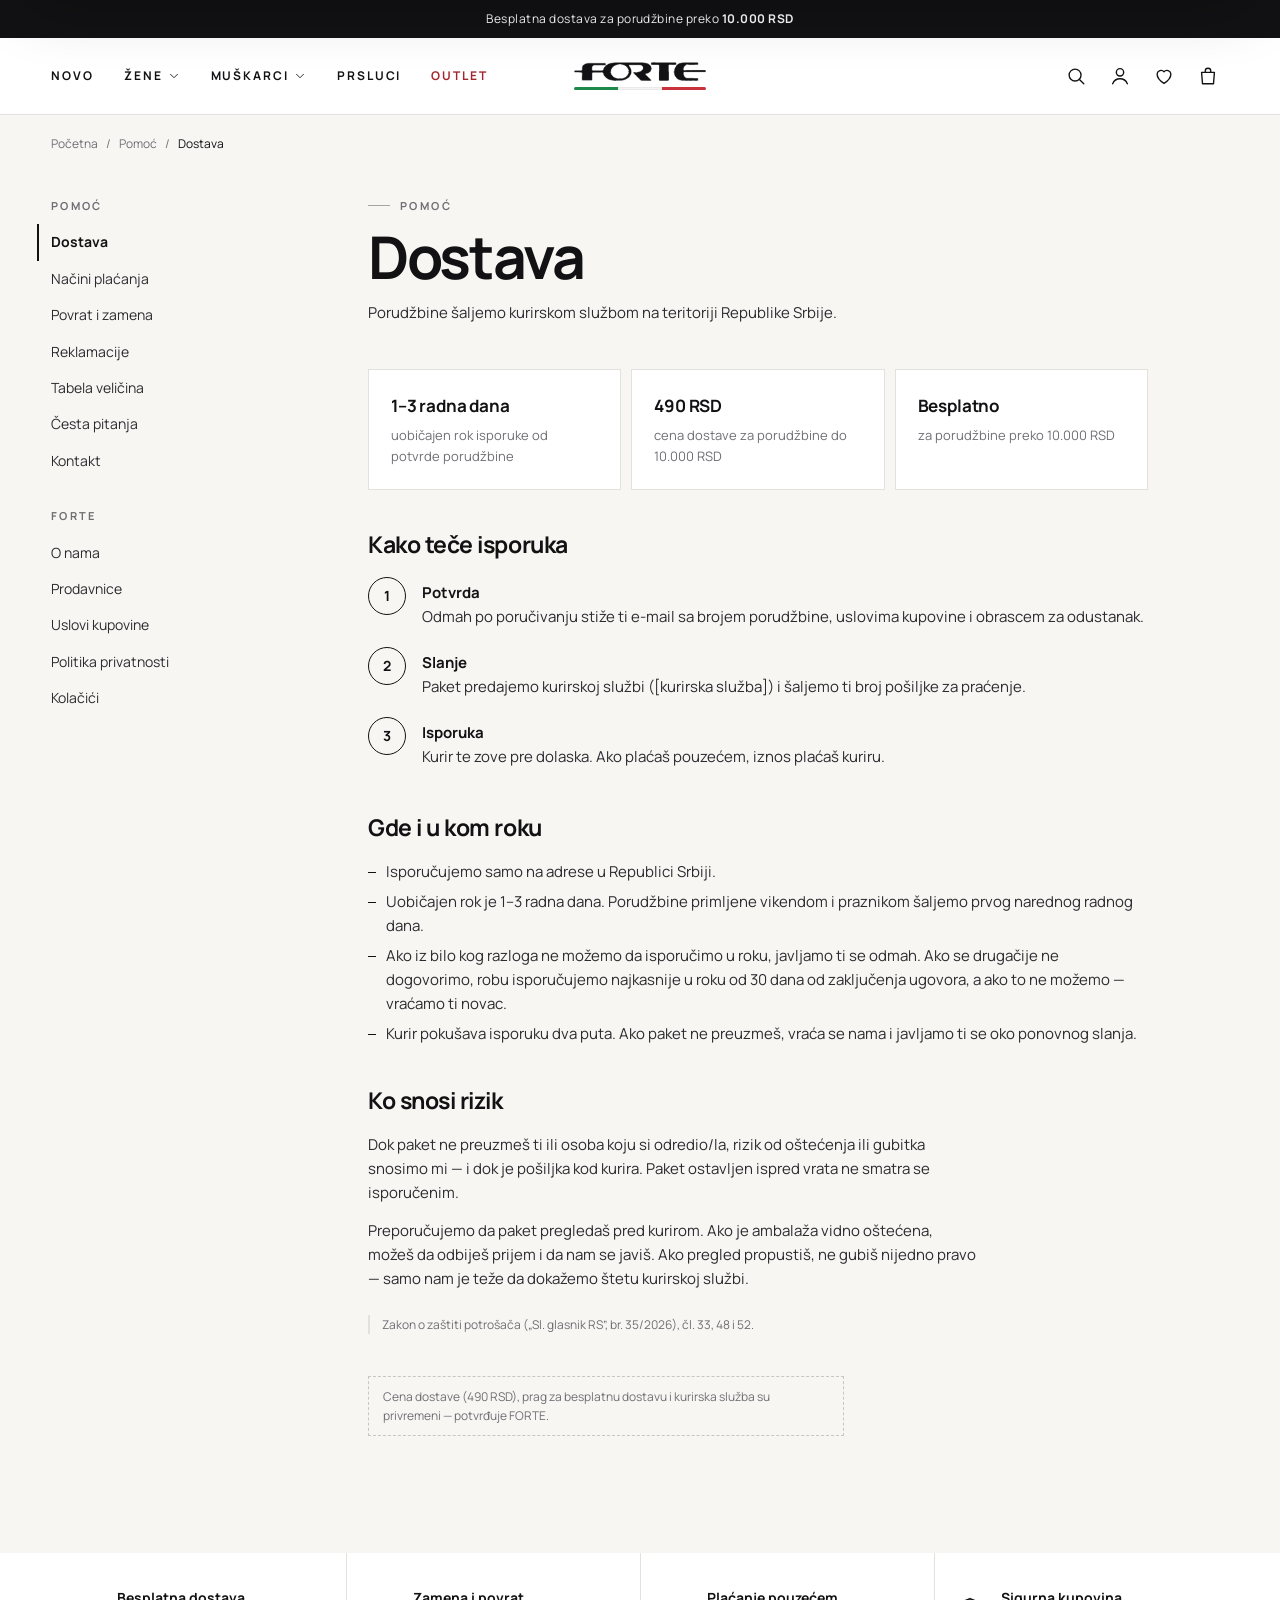
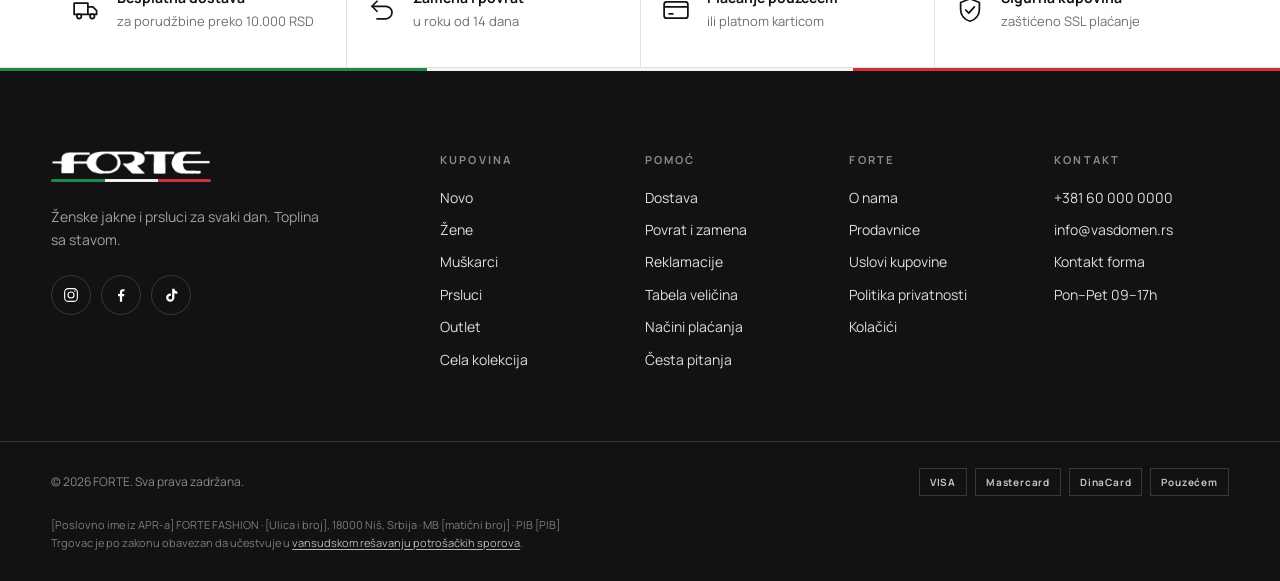
==== commit a1601498: "Pravne stranice usklađene sa novim Zakonom o zaštiti potrošača (35/2026) - Povrat i zamena: pravo na" ====
--- a/info.html
+++ b/info.html
@@ -132,11 +132,11 @@
       </details>
       <details class="footer__col" open>
         <summary>Pomoć <svg><use href="#i-chev"/></svg></summary>
-        <ul><li><a href="info.html?strana=dostava">Dostava</a></li><li><a href="info.html?strana=povrat">Zamena i povrat</a></li><li><a href="info.html?strana=velicine">Tabela veličina</a></li><li><a href="info.html?strana=placanje">Načini plaćanja</a></li><li><a href="info.html?strana=pitanja">Česta pitanja</a></li></ul>
+        <ul><li><a href="info.html?strana=dostava">Dostava</a></li><li><a href="info.html?strana=povrat">Povrat i zamena</a></li><li><a href="info.html?strana=reklamacije">Reklamacije</a></li><li><a href="info.html?strana=velicine">Tabela veličina</a></li><li><a href="info.html?strana=placanje">Načini plaćanja</a></li><li><a href="info.html?strana=pitanja">Česta pitanja</a></li></ul>
       </details>
       <details class="footer__col" open>
         <summary>Forte <svg><use href="#i-chev"/></svg></summary>
-        <ul><li><a href="info.html?strana=o-nama">O nama</a></li><li><a href="info.html?strana=prodavnice">Prodavnice</a></li><li><a href="info.html?strana=uslovi">Uslovi korišćenja</a></li><li><a href="info.html?strana=privatnost">Politika privatnosti</a></li><li><a href="info.html?strana=kolacici">Kolačići</a></li></ul>
+        <ul><li><a href="info.html?strana=o-nama">O nama</a></li><li><a href="info.html?strana=prodavnice">Prodavnice</a></li><li><a href="info.html?strana=uslovi">Uslovi kupovine</a></li><li><a href="info.html?strana=privatnost">Politika privatnosti</a></li><li><a href="info.html?strana=kolacici">Kolačići</a></li></ul>
       </details>
       <details class="footer__col" open>
         <summary>Kontakt <svg><use href="#i-chev"/></svg></summary>
@@ -146,6 +146,7 @@
   </div>
   <div class="container footer__bottom">
     <p>© 2026 FORTE. Sva prava zadržana.</p>
+    <p class="footer__legal" data-seller-line></p>
     <div class="pay">
       <span>VISA</span><span>Mastercard</span><span>DinaCard</span><span>Pouzećem</span>
     </div>
--- a/assets/css/pages.css
+++ b/assets/css/pages.css
@@ -342,3 +342,59 @@
   .co-done__meta{grid-template-columns:1fr}
   .info-cards,.info-cards--2{grid-template-columns:1fr}
 }
+
+/* ---------- pravne stranice: tabele, obrasci, napomene ---------- */
+.field select{width:100%;height:52px;padding:0 14px;border:1px solid var(--line);border-radius:var(--radius);background:var(--paper);font-size:16px;font-family:inherit;color:var(--ink)}
+.field select:focus{outline:0;border-color:var(--ink);box-shadow:0 0 0 3px rgba(18,18,20,.08)}
+.field input[type=file]{height:auto;padding:12px 14px}
+.field.is-err select{border-color:var(--sale);background:#fff8f8}
+.info__content ol:not(.info-steps){padding-left:1.3em;margin:0 0 14px;display:grid;gap:6px;max-width:68ch}
+.info-table{width:100%;border-collapse:collapse;font-size:14px;margin:0 0 16px;background:var(--paper);border:1px solid var(--line)}
+.info-table th,.info-table td{padding:11px 14px;border-bottom:1px solid var(--line);text-align:left;vertical-align:top}
+.info-table tbody th{width:34%;font-weight:600;color:var(--ink)}
+.info-table thead th{font-size:11px;letter-spacing:.14em;text-transform:uppercase;color:var(--muted);font-weight:700;background:var(--bg)}
+.info-table tr:last-child>*{border-bottom:0}
+.info-law{font-size:12px;color:var(--muted);margin-top:24px !important;padding-left:12px;border-left:2px solid var(--line)}
+.info-updated{font-size:12px;color:var(--muted);margin-top:8px}
+.info-draft+.info-updated{display:block}
+.link-btn{background:none;border:0;padding:0;font:inherit;color:inherit;text-decoration:underline;text-underline-offset:3px;cursor:pointer}
+.legal-form{background:var(--paper);border:1px solid var(--line);padding:clamp(18px,3vw,28px);margin-bottom:8px}
+.legal-form__note{font-size:12px;color:var(--muted);margin-top:14px}
+.legal-done{background:var(--paper);border:1px solid var(--line);border-left:3px solid var(--ok);padding:clamp(18px,3vw,28px);outline:0;margin-bottom:8px}
+.legal-done h3{font-size:18px;color:var(--ink);margin:10px 0 8px}
+.legal-done p{margin-bottom:8px}
+.legal-done__icon{width:40px;height:40px;border-radius:50%;background:var(--ok);color:#fff;display:inline-flex;align-items:center;justify-content:center}
+.legal-done__icon svg{width:20px;height:20px}
+.legal-done__proto{font-size:12px;color:var(--muted)}
+.decl{display:grid;gap:0;margin:0}
+.decl>div{display:grid;grid-template-columns:130px 1fr;gap:12px;padding:9px 0;border-bottom:1px solid var(--line);font-size:14px}
+.decl>div:last-child{border-bottom:0}
+.decl dt{color:var(--muted)}
+.decl dd{margin:0;color:var(--ink-2)}
+.decl__todo{color:var(--muted);font-style:italic;font-size:12px}
+[data-pdp-ship] a{text-decoration:underline;text-underline-offset:3px}
+.info__content h2[id]{scroll-margin-top:calc(var(--header-h) + 20px)}
+.price-note{flex-basis:100%;font-size:12px;font-weight:500;color:var(--muted);margin-top:-4px}
+.co-notice{display:flex;gap:10px;align-items:flex-start;font-size:13px;color:var(--ink-2);background:var(--paper);border:1px solid var(--line);padding:12px 14px;margin-bottom:14px}
+.co-notice svg{width:20px;height:20px;flex:none}
+.co-final{margin-top:24px;padding:16px 0 0;border-top:1px solid var(--line)}
+.co-final p{display:flex;justify-content:space-between;align-items:baseline;gap:12px;font-size:15px;color:var(--ink)}
+.co-final strong{font-size:20px}
+.co-final small{display:block;font-size:12px;color:var(--muted);margin-top:6px}
+.co-final a{text-decoration:underline;text-underline-offset:2px}
+.co-final+.co-terms{margin-top:16px}
+.footer__legal{flex-basis:100%;order:3;font-size:11px;line-height:1.6;color:rgba(255,255,255,.45)}
+.footer__legal a{text-decoration:underline;text-underline-offset:2px;color:rgba(255,255,255,.7)}
+@media (max-width:767px){
+  .info-table--grid thead{display:none}
+  .info-table--grid tr{display:block;border-bottom:1px solid var(--line);padding:6px 0}
+  .info-table--grid td{display:block;border:0;padding:4px 14px}
+  .info-table--grid td:first-child{font-weight:700;color:var(--ink);padding-top:8px}
+  .info-table--grid td:not(:first-child)::before{content:attr(data-label) ": ";color:var(--muted)}
+  .info-table tbody th{width:40%}
+  .decl>div{grid-template-columns:110px 1fr}
+}
+@media print{
+  .site-header,.footer,.info__nav,.perks,.announce,.crumbs,.drawer,.scrim,.legal-form,.info-draft{display:none !important}
+  .info__grid{display:block;padding:0}
+}
